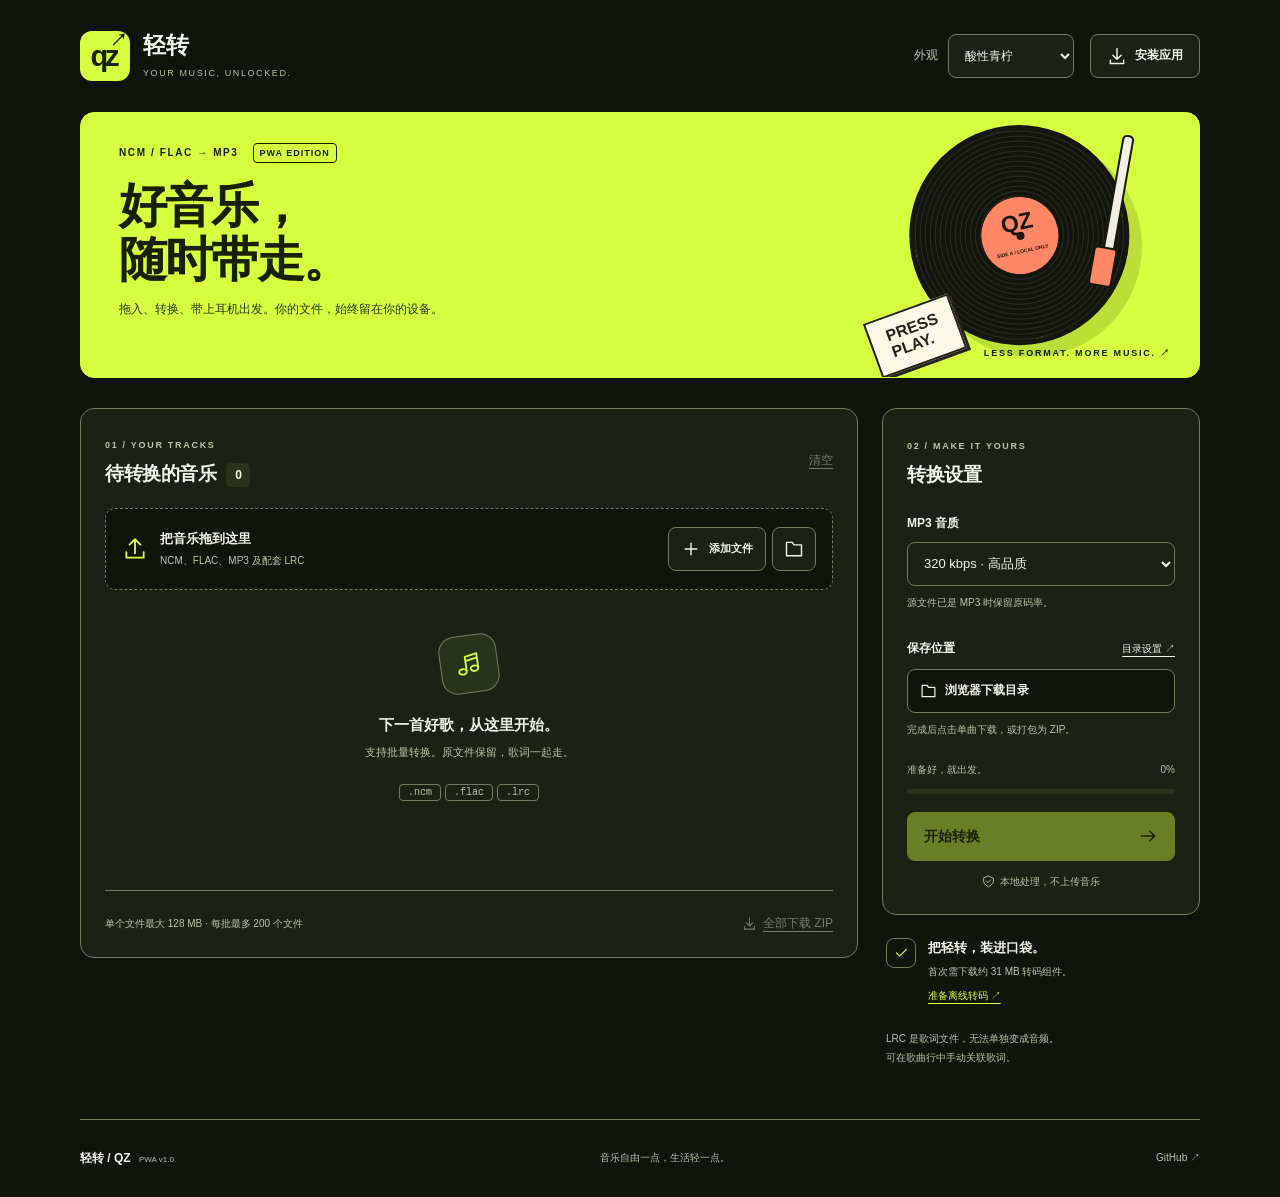
==== web/index.html @ 54f449d9 "Add installable offline music-converter PWA and GitHub Pages deployment" ====
<!doctype html>
<html lang="zh-CN" data-theme="acid">
<head>
<meta charset="utf-8"><meta name="viewport" content="width=device-width,initial-scale=1,viewport-fit=cover"><meta name="theme-color" content="#D5FF3F"><meta name="description" content="轻转 PWA：在浏览器本地将 NCM、FLAC 转为 MP3，配套保存 LRC 歌词。支持安装与离线使用。">
<meta http-equiv="Content-Security-Policy" content="default-src 'self'; script-src 'self' 'wasm-unsafe-eval'; worker-src 'self'; style-src 'self'; img-src 'self' blob: data:; connect-src 'self'; object-src 'none'; base-uri 'self'">
<title>轻转 / QZ — 音乐随身，自由转换</title><link rel="manifest" href="./manifest.webmanifest"><link rel="icon" href="./icons/icon.svg" type="image/svg+xml"><link rel="apple-touch-icon" href="./icons/icon-192.png"><link rel="stylesheet" href="./styles.css"><script src="./vendor/fflate.js" defer></script><script type="module" src="./app.mjs"></script>
</head>
<body>
<svg class="symbols" xmlns="http://www.w3.org/2000/svg" aria-hidden="true"><symbol id="i-plus" viewBox="0 0 24 24"><path d="M12 5v14M5 12h14"/></symbol><symbol id="i-upload" viewBox="0 0 24 24"><path d="M12 16V3m-5 5 5-5 5 5M4 15v5h16v-5"/></symbol><symbol id="i-folder" viewBox="0 0 24 24"><path d="M3 7V4h7l2 3h9v13H3z"/></symbol><symbol id="i-download" viewBox="0 0 24 24"><path d="M12 3v13m-5-5 5 5 5-5M4 17v4h16v-4"/></symbol><symbol id="i-music" viewBox="0 0 24 24"><path d="M9 18V5l11-2v13M9 9l11-2"/><ellipse cx="5.5" cy="18.5" rx="3.5" ry="2.5"/><ellipse cx="16.5" cy="16.5" rx="3.5" ry="2.5"/></symbol><symbol id="i-close" viewBox="0 0 24 24"><path d="m6 6 12 12M6 18 18 6"/></symbol><symbol id="i-check" viewBox="0 0 24 24"><path d="m4 12 5 5L20 6"/></symbol><symbol id="i-arrow" viewBox="0 0 24 24"><path d="M4 12h16m-6-6 6 6-6 6"/></symbol><symbol id="i-shield" viewBox="0 0 24 24"><path d="m12 2 9 4v6c0 5-9 10-9 10S3 17 3 12V6zM8 11l3 3 5-5"/></symbol></svg>
<a href="#workspace" class="skip">跳到转换工具</a>
<div class="app-shell">
<header class="header"><a class="brand" href="./" aria-label="轻转首页"><span class="brand-mark">qz<span>↗</span></span><span><strong>轻转</strong><small>YOUR MUSIC, UNLOCKED.</small></span></a><div class="header-actions"><label class="theme-control"><span>外观</span><select id="themeSelect" aria-label="外观主题"><option value="acid">酸性青柠</option><option value="neon">霓虹夜色</option><option value="candy">糖果撞色</option><option value="studio">极简亮色</option></select></label><button class="button install" id="installButton" aria-label="安装应用"><svg><use href="#i-download"/></svg><span>安装应用</span></button></div></header>
<main>
<section class="hero" aria-labelledby="heroTitle"><div class="hero-copy"><span class="eyebrow">NCM / FLAC → MP3 <span class="hero-tag">PWA EDITION</span></span><h1 id="heroTitle">好音乐，<br>随时带走。</h1><p>拖入、转换、带上耳机出发。<br class="mobile-br">你的文件，始终留在你的设备。</p></div><div class="record-art" aria-hidden="true"><div class="record"><div class="record-label"><span>QZ</span><small>SIDE A / LOCAL ONLY</small></div></div><span class="record-sticker">PRESS<br>PLAY.</span><div class="tonearm"></div></div><span class="hero-bottom" aria-hidden="true">LESS FORMAT. MORE MUSIC. ↗</span></section>
<div class="workspace" id="workspace">
<section class="queue-panel panel" aria-labelledby="queueTitle"><div class="panel-heading"><div><span class="section-kicker">01 / YOUR TRACKS</span><h2 id="queueTitle">待转换的音乐 <span id="queueCount" class="counter">0</span></h2></div><button id="clearButton" class="text-button" disabled>清空</button></div>
<div class="dropzone" id="dropzone"><svg class="upload-icon"><use href="#i-upload"/></svg><div><strong>把音乐拖到这里</strong><span>NCM、FLAC、MP3 及配套 LRC</span></div><div class="import-actions"><button id="addFiles" class="button"><svg><use href="#i-plus"/></svg>添加文件</button><button id="addFolder" class="icon-button" title="添加文件夹" aria-label="添加文件夹"><svg><use href="#i-folder"/></svg></button></div></div>
<input id="fileInput" type="file" accept=".ncm,.flac,.mp3,.lrc" multiple hidden><input id="folderInput" type="file" webkitdirectory multiple hidden><input id="lyricInput" type="file" accept=".lrc" hidden>
<div id="emptyState" class="empty-state"><div class="empty-icon"><svg><use href="#i-music"/></svg></div><h3>下一首好歌，从这里开始。</h3><p>支持批量转换。原文件保留，歌词一起走。</p><span class="format-chip">.ncm</span><span class="format-chip">.flac</span><span class="format-chip">.lrc</span></div>
<ul id="trackList" class="track-list" aria-label="转换队列"></ul>
<div class="queue-footer"><span id="queueSummary">单个文件最大 128 MB · 每批最多 200 个文件</span><button id="downloadAll" class="text-button" disabled><svg><use href="#i-download"/></svg>全部下载 ZIP</button></div>
</section>
<aside class="settings-column"><section class="panel output-panel" aria-labelledby="outputTitle"><span class="section-kicker">02 / MAKE IT YOURS</span><h2 id="outputTitle">转换设置</h2><label class="field-label" for="bitrate">MP3 音质</label><select id="bitrate" class="field"><option value="320">320 kbps · 高品质</option><option value="256">256 kbps · 均衡</option><option value="192">192 kbps · 更小体积</option><option value="128">128 kbps · 节省空间</option></select><p class="field-hint">源文件已是 MP3 时保留原码率。</p>
<div class="directory-heading"><span class="field-label">保存位置</span><button class="text-button" id="directorySettings">目录设置 ↗</button></div><div class="directory-value"><svg><use href="#i-folder"/></svg><strong id="outputLocation">浏览器下载目录</strong></div><p class="field-hint" id="saveHint">完成后点击单曲下载，或打包为 ZIP。</p>
<div class="overall-status"><div><span id="runStatus" role="status" aria-live="polite">准备好，就出发。</span><span id="overallPercent">0%</span></div><progress id="overallProgress" value="0" max="100" aria-label="整体转换进度"></progress></div><button class="button primary" id="startButton" disabled>开始转换<svg><use href="#i-arrow"/></svg></button><button class="text-button cancel-button" id="cancelButton" hidden>取消当前转换</button><p class="privacy-note"><svg><use href="#i-shield"/></svg>本地处理，不上传音乐</p></section>
<section class="offline-panel"><div class="offline-icon"><svg><use href="#i-check"/></svg></div><div><h3>把轻转，装进口袋。</h3><p id="offlineStatus" role="status">首次需下载约 31 MB 转码组件。</p><button id="prepareOffline" class="text-button">准备离线转码 ↗</button></div></section>
<p class="small-note">LRC 是歌词文件，无法单独变成音频。<br>可在歌曲行中手动关联歌词。</p></aside>
</div></main>
<footer class="footer"><span>轻转 / QZ <span class="footer-version">PWA v1.0</span></span><span>音乐自由一点，生活轻一点。</span><a href="https://github.com/360964487-beep/Music-Format-Conversion" target="_blank" rel="noopener">GitHub ↗</a></footer>
</div>
<div id="toast" class="toast" role="status" aria-live="polite" hidden></div>
<dialog id="directoryDialog" class="dialog"><form method="dialog"><button class="icon-button dialog-close" aria-label="关闭目录设置"><svg><use href="#i-close"/></svg></button></form><span class="section-kicker">YOUR DEFAULTS</span><h2>从熟悉的目录开始。</h2><p class="dialog-intro">支持的浏览器可记住你授权的目录；下次使用时，可能需要重新确认权限。</p><div class="directory-setting"><h3>默认添加文件目录</h3><div class="directory-choice"><strong id="inputDirName">系统文件选择器</strong><button class="button" id="chooseInputDir">选择目录</button></div><p>“添加文件”和“添加文件夹”优先从这里打开。</p><button class="text-button" id="resetInputDir">恢复默认</button></div><div class="directory-setting"><h3>默认保存目录</h3><div class="directory-choice"><strong id="outputDirName">浏览器下载目录</strong><button class="button" id="chooseOutputDir">选择目录</button></div><p>选定后，转换完成会直接写入此目录；重名自动编号。</p><button class="text-button" id="resetOutputDir">改用下载保存</button></div><p id="directorySupport" class="field-hint"></p><form method="dialog"><button class="button primary">完成设置<svg><use href="#i-check"/></svg></button></form></dialog>
<dialog id="installDialog" class="dialog install-dialog"><form method="dialog"><button class="icon-button dialog-close" aria-label="关闭安装说明"><svg><use href="#i-close"/></svg></button></form><span class="section-kicker">TAKE QZ WITH YOU</span><h2>像 App 一样打开轻转。</h2><p id="installInstructions">在浏览器菜单中选择“安装应用”或“添加到主屏幕”。桌面 Chrome / Edge 通常也会在地址栏提供安装按钮。</p><p class="field-hint">安装后，先点击“准备离线转码”。显示“离线转码已就绪”后，即可断网转换。</p><form method="dialog"><button class="button primary">知道了<svg><use href="#i-check"/></svg></button></form></dialog>
</body></html>
---- web/styles.css ----
:root{color-scheme:dark;--bg:#11140b;--surface:#1c2114;--ink:#f2f6e8;--muted:#bbc5a8;--line:#717d5e;--soft:#29321a;--accent:#d5ff3f;--on-accent:#192000;--hero:#d5ff3f;--hero-ink:#192000;--radius:14px;--shadow:none;--error:#ffb9ad}
:root[data-theme=neon]{--bg:#0c0a18;--surface:#191429;--ink:#f7f3ff;--muted:#c3b7d7;--line:#7b6d8f;--soft:#302040;--accent:#d4a0ff;--on-accent:#170a27;--hero:#291446;--hero-ink:#faefff;--radius:19px;--shadow:0 0 35px #b76bff18;--error:#ffb4b4}
:root[data-theme=candy]{color-scheme:light;--bg:#fff1f6;--surface:#fff;--ink:#321443;--muted:#73516e;--line:#92708b;--soft:#f8e4f1;--accent:#8427b7;--on-accent:#fff;--hero:#ffc6e5;--hero-ink:#321443;--radius:20px;--shadow:5px 5px 0 #321443;--error:#ac1c42}
:root[data-theme=studio]{color-scheme:light;--bg:#f5f6f8;--surface:#fff;--ink:#182232;--muted:#596577;--line:#7d8ba0;--soft:#eaf0f8;--accent:#2563eb;--on-accent:#fff;--hero:#e7efff;--hero-ink:#182232;--radius:14px;--shadow:none;--error:#b32636}
*{box-sizing:border-box}body{margin:0;background:var(--bg);color:var(--ink);font:14px/1.6 Inter,"Segoe UI","Microsoft YaHei",sans-serif;-webkit-font-smoothing:antialiased}button,input,select{font:inherit}button,select,a{-webkit-tap-highlight-color:transparent}button,a{touch-action:manipulation}button{cursor:pointer}button:disabled{cursor:not-allowed;opacity:.42}button,select{transition:background-color .15s,border-color .15s,opacity .15s}button:hover:not(:disabled){filter:brightness(1.12)}:focus-visible{outline:3px solid var(--accent);outline-offset:4px}a{color:inherit;text-decoration:none}a:hover{text-decoration:underline}svg{width:20px;height:20px;fill:none;stroke:currentColor;stroke-width:1.7;stroke-linecap:round;stroke-linejoin:round;flex-shrink:0}.symbols{display:none}.skip{position:fixed;top:-100px;left:20px;padding:12px;background:var(--accent);color:var(--on-accent);z-index:20}.skip:focus{top:12px}.app-shell{max-width:1200px;margin:0 auto;padding:0 40px}.header{min-height:112px;display:flex;align-items:center;justify-content:space-between;gap:24px}.brand{display:flex;align-items:center;gap:13px}.brand:hover{text-decoration:none}.brand-mark{background:var(--accent);color:var(--on-accent);width:50px;height:50px;display:flex;align-items:center;justify-content:center;font-size:29px;font-weight:900;letter-spacing:-3px;border-radius:12px;position:relative;padding-right:3px}.brand-mark span{font-size:17px;position:absolute;top:-4px;right:3px;letter-spacing:0}.brand strong{font-size:23px;line-height:1.2;font-weight:800;display:block}.brand small{font-size:9px;letter-spacing:1.6px;color:var(--muted);display:block;margin-top:6px}.header-actions{display:flex;gap:16px;align-items:center}.theme-control{display:flex;align-items:center;gap:10px;font-size:12px;color:var(--muted)}select{appearance:auto;border:1px solid var(--line);border-radius:8px;background:var(--surface);color:var(--ink);padding:10px 12px;min-height:44px;cursor:pointer;max-width:100%}.theme-control select{font-size:12px;min-width:126px}.button{display:inline-flex;justify-content:center;align-items:center;gap:8px;background:var(--surface);color:var(--ink);border:1px solid var(--line);padding:11px 16px;border-radius:8px;min-height:44px;font-weight:600;white-space:nowrap}.install{font-size:12px}.hero{position:relative;min-height:266px;background:var(--hero);color:var(--hero-ink);border:1px solid var(--accent);border-radius:var(--radius);padding:30px 38px;overflow:hidden;box-shadow:var(--shadow);display:flex;justify-content:space-between}.eyebrow{font-size:10px;letter-spacing:1.6px;font-weight:800;display:flex;align-items:center;gap:14px}.hero-tag{border:1px solid currentColor;border-radius:4px;letter-spacing:1px;padding:2px 6px;font-size:9px}.hero h1{font-size:48px;line-height:1.12;letter-spacing:-2px;margin:16px 0 13px;font-weight:900}.hero p{font-size:12px;margin:0;opacity:.9}.mobile-br{display:none}.hero-bottom{position:absolute;right:28px;bottom:17px;font-size:9px;letter-spacing:1.8px;font-weight:800}.record-art{width:290px;height:230px;position:absolute;right:58px;top:8px;transform:rotate(-12deg)}.record{position:absolute;right:12px;top:9px;width:220px;height:220px;border-radius:50%;background:repeating-radial-gradient(circle,#12140e 0,#12140e 3px,#2b2d23 4px,#151710 5px);box-shadow:10px 14px 0 #00000020;display:grid;place-items:center;border:5px solid #14160f}.record-label{border-radius:50%;width:79px;height:79px;background:#ff8766;color:#19190f;display:flex;align-items:center;justify-content:center;flex-direction:column;position:relative;border:1px solid #17180e}.record-label:after{content:"";width:8px;height:8px;position:absolute;left:35px;top:35px;background:#14160f;border-radius:50%}.record-label span{font-size:23px;font-weight:900;margin-top:-11px}.record-label small{font-size:5px;margin-top:7px;font-weight:800}.record-sticker{position:absolute;bottom:5px;left:0;background:#fff9e8;color:#26231c;padding:10px 16px;border:2px solid #26231c;font-size:16px;font-weight:900;line-height:1.05;transform:rotate(-8deg);box-shadow:3px 3px 0 #26231c}.tonearm{position:absolute;right:-12px;top:44px;height:134px;width:12px;background:#f1eee2;border:2px solid #17180e;border-radius:5px;transform:rotate(22deg);transform-origin:top}.tonearm:after{content:"";width:20px;height:36px;background:#ff8766;border:2px solid #17180e;position:absolute;bottom:-22px;right:-5px;border-radius:4px}.workspace{display:grid;grid-template-columns:minmax(0,1fr) 318px;gap:24px;margin-top:30px;align-items:start}.panel{border:1px solid var(--line);border-radius:var(--radius);background:var(--surface)}.queue-panel{min-width:0;overflow:hidden}.panel-heading{display:flex;align-items:center;justify-content:space-between;padding:23px 24px 18px;gap:10px}.section-kicker{font-size:9px;letter-spacing:1.7px;color:var(--muted);font-weight:700}h2{font-size:19px;letter-spacing:-.4px;margin:5px 0 0;font-weight:750}.counter{display:inline-flex;align-items:center;justify-content:center;min-width:24px;height:24px;background:var(--soft);color:var(--ink);font-size:12px;border-radius:5px;vertical-align:middle;margin-left:5px}.text-button{background:none;border:0;color:var(--ink);font-size:12px;padding:10px 0;min-height:40px;display:inline-flex;gap:6px;align-items:center;text-decoration:underline;text-underline-offset:4px}.text-button svg{width:15px;height:15px}.dropzone{margin:0 24px;border:1px dashed var(--line);border-radius:10px;display:flex;align-items:center;gap:12px;padding:18px 16px;background:var(--bg)}.dropzone.dragover{background:var(--soft);outline:3px solid var(--accent);outline-offset:3px}.dropzone .upload-icon{color:var(--accent);width:26px;height:26px}.dropzone strong{font-size:13px;display:block}.dropzone span{font-size:10px;color:var(--muted);display:block;margin-top:3px}.import-actions{display:flex;gap:6px;margin-left:auto}.import-actions .button{font-size:11px;padding:9px 12px}.icon-button{width:44px;height:44px;background:var(--surface);border:1px solid var(--line);border-radius:8px;color:var(--ink);display:inline-grid;place-items:center;padding:0;flex-shrink:0}.empty-state{min-height:270px;text-align:center;display:block;padding:45px 20px}.empty-icon{display:grid;place-items:center;background:var(--soft);border:1px solid var(--line);width:58px;height:58px;border-radius:16px;margin:auto;transform:rotate(-8deg)}.empty-icon svg{width:26px;height:26px;color:var(--accent)}.empty-state h3{font-size:15px;margin:20px 0 7px}.empty-state p{font-size:11px;color:var(--muted);margin:0 0 18px}.format-chip{font-size:10px;border:1px solid var(--line);border-radius:4px;padding:2px 8px;color:var(--muted);margin:0 2px;font-family:ui-monospace,monospace}.track-list{list-style:none;padding:0;margin:20px 24px 0;max-height:460px;overflow:auto}.track-row{border-top:1px solid var(--line);padding:16px 0;display:grid;grid-template-columns:36px minmax(0,1fr) auto;gap:10px;align-items:center}.track-type{width:35px;height:40px;background:var(--soft);border-radius:6px;display:grid;place-items:center;font-size:9px;font-weight:800;letter-spacing:.4px}.track-name{font-size:13px;font-weight:600;text-overflow:ellipsis;overflow:hidden;white-space:nowrap;display:block}.track-detail{font-size:10px;color:var(--muted);display:flex;gap:8px;flex-wrap:wrap}.track-state{font-size:11px;margin-top:5px;display:block;color:var(--muted);overflow-wrap:anywhere;max-height:70px;overflow:auto}.track-state.error{color:var(--error)}.track-state.done{color:var(--ink);font-weight:600}.row-actions{display:flex;align-items:center;gap:5px}.row-actions .icon-button{width:36px;height:40px;border-color:transparent;background:none}.row-actions .text-button{font-size:10px;padding:6px}.track-lyric{font-size:10px;color:var(--muted)}.queue-footer{margin:10px 24px 0;padding:13px 0;border-top:1px solid var(--line);display:flex;align-items:center;justify-content:space-between;gap:10px}.queue-footer>span{font-size:10px;color:var(--muted)}.queue-footer button{white-space:nowrap}.output-panel{padding:24px}.output-panel h2{margin-bottom:23px}.field-label{font-size:12px;font-weight:600;display:block}.field{display:block;width:100%;margin-top:9px;font-size:13px}.field-hint{color:var(--muted);font-size:10px;margin:8px 0 0;line-height:1.7}.directory-heading{display:flex;align-items:center;justify-content:space-between;margin-top:18px;gap:8px}.directory-heading .text-button{font-size:10px}.directory-value{background:var(--bg);border:1px solid var(--line);border-radius:8px;padding:10px 12px;display:flex;gap:8px;align-items:center;min-height:44px}.directory-value svg{width:17px}.directory-value strong{font-size:12px;white-space:nowrap;overflow:hidden;text-overflow:ellipsis}.overall-status{margin-top:24px}.overall-status>div{display:flex;justify-content:space-between;gap:8px;font-size:10px;color:var(--muted)}#runStatus{max-width:205px}.overall-status progress{appearance:none;width:100%;height:5px;border:0;background:var(--soft);border-radius:6px;display:block;margin:11px 0 18px}.overall-status progress::-webkit-progress-bar{background:var(--soft);border-radius:6px}.overall-status progress::-webkit-progress-value{background:var(--accent);border-radius:6px}.overall-status progress::-moz-progress-bar{background:var(--accent)}.primary{background:var(--accent);color:var(--on-accent);border-color:var(--accent);width:100%;justify-content:space-between;font-weight:800;min-height:49px}.privacy-note{font-size:10px;color:var(--muted);display:flex;align-items:center;justify-content:center;gap:5px;margin:13px 0 0}.privacy-note svg{width:13px;height:13px}.cancel-button{display:flex;justify-content:center;width:100%;margin-top:4px}.offline-panel{display:flex;gap:12px;margin:23px 4px 0}.offline-icon{border:1px solid var(--line);border-radius:8px;height:30px;width:30px;display:grid;place-items:center;flex-shrink:0}.offline-icon svg{width:15px;color:var(--accent)}.offline-panel h3{font-size:13px;margin:0}.offline-panel p{font-size:10px;color:var(--muted);margin:4px 0 0;line-height:1.7}.offline-panel .text-button{font-size:10px;color:var(--accent);min-height:32px;padding:6px 0}.small-note{font-size:10px;color:var(--muted);line-height:1.9;margin:17px 4px}.footer{border-top:1px solid var(--line);margin-top:35px;min-height:78px;display:flex;align-items:center;justify-content:space-between;gap:15px;font-size:10px;color:var(--muted)}.footer>span:first-child{font-weight:800;font-size:12px;color:var(--ink)}.footer-version{font-size:8px;font-weight:400;color:var(--muted);margin-left:5px}.dialog{max-width:540px;width:calc(100% - 32px);border:1px solid var(--line);background:var(--surface);color:var(--ink);border-radius:var(--radius);padding:30px;max-height:calc(100dvh - 40px);overflow:auto}.dialog::backdrop{background:#000a}.dialog h2{font-size:25px;margin:9px 0 12px}.dialog-intro,.install-dialog p{font-size:12px;color:var(--muted)}.dialog-close{position:absolute;top:14px;right:14px;width:32px;height:32px;border:0}.dialog-close svg{width:18px}.directory-setting{border-top:1px solid var(--line);margin-top:22px;padding-top:16px}.directory-setting h3{font-size:13px;margin:0 0 9px}.directory-choice{display:flex;gap:12px;align-items:center;justify-content:space-between}.directory-choice strong{font-size:12px;overflow-wrap:anywhere;min-width:0}.directory-choice .button{font-size:11px;flex-shrink:0}.directory-setting p{font-size:11px;color:var(--muted);margin:7px 0}.directory-setting .text-button{font-size:11px}.dialog .primary{margin-top:20px}.toast{position:fixed;bottom:24px;left:50%;transform:translateX(-50%);background:var(--ink);color:var(--bg);padding:13px 20px;border-radius:10px;font-size:12px;max-width:calc(100% - 36px);z-index:40;box-shadow:0 4px 28px #0003;overflow-wrap:anywhere}body.busy .dropzone{opacity:.65}body.busy .track-row .remove-track{display:none}[hidden]{display:none!important}
@media(min-width:1500px){.app-shell{max-width:1280px}.workspace{grid-template-columns:minmax(0,1fr) 340px}.hero{min-height:280px}.hero h1{font-size:54px}}
@media(max-width:1000px){.app-shell{padding:0 26px}.workspace{gap:18px;grid-template-columns:minmax(0,1fr) 290px}.output-panel{padding:20px}.dropzone{flex-wrap:wrap}.dropzone .import-actions{width:100%;margin-left:0;justify-content:flex-end}.record-art{right:35px;transform:rotate(-12deg) scale(.9)}}
@media(max-width:760px){.app-shell{padding:0 20px}.header{min-height:92px}.brand small{display:none}.brand strong{font-size:21px}.brand-mark{width:43px;height:43px;font-size:25px}.header-actions{gap:10px}.theme-control>span{display:none}.theme-control select{min-width:115px;font-size:11px;padding:9px}.install{width:44px;padding:10px}.install span{display:none}.hero{padding:27px;min-height:250px}.hero h1{font-size:43px}.record-art{right:-12px;top:32px;transform:rotate(-12deg) scale(.7)}.hero-bottom{font-size:8px;right:22px}.workspace{grid-template-columns:1fr;gap:22px;margin-top:22px}.settings-column{display:grid;grid-template-columns:1fr}.output-panel{padding:24px}.dropzone{flex-wrap:nowrap}.dropzone .import-actions{width:auto;margin-left:auto}.queue-footer>span{max-width:58%}.offline-panel{margin-top:20px}.footer{flex-wrap:wrap;padding:20px 0;gap:12px;min-height:80px}.footer>span:nth-child(2){display:none}.empty-state{min-height:240px;padding:35px 14px}.queue-panel .panel-heading{padding:20px}.dropzone{margin:0 20px}.track-list{margin:16px 20px 0}.queue-footer{margin-left:20px;margin-right:20px}}
@media(max-width:430px){.app-shell{padding:0 15px}.header{gap:10px}.header-actions{gap:7px}.brand{gap:8px}.brand strong{font-size:19px}.theme-control select{min-width:108px;padding:9px 7px}.brand-mark{width:39px;height:39px;border-radius:9px}.hero{padding:24px;min-height:242px}.hero h1{font-size:40px}.hero p{font-size:11px;max-width:210px}.record-art{display:none}.hero-bottom{font-size:8px}.hero-tag{font-size:8px}.eyebrow{font-size:9px;gap:9px}.mobile-br{display:block}.dropzone{padding:16px 12px;gap:10px;flex-wrap:wrap}.dropzone .import-actions{width:100%;margin:2px 0 0;justify-content:flex-end}.dropzone strong{font-size:13px}.track-row{grid-template-columns:32px minmax(0,1fr) auto;gap:8px}.track-name{font-size:12px}.track-type{width:31px}.row-actions{gap:0;flex-wrap:wrap;max-width:80px;justify-content:flex-end}.row-actions .icon-button{width:36px}.panel-heading h2{font-size:18px}.queue-footer{align-items:flex-start}.queue-footer .text-button{font-size:10px}.dialog{padding:25px 20px}.dialog h2{font-size:22px}.directory-choice{align-items:flex-start}.small-note{margin-bottom:0}}
@media(prefers-reduced-motion:reduce){*,*:before,*:after{scroll-behavior:auto!important;transition:none!important;animation:none!important}}

@media(max-width:760px){.hero-bottom{display:none}}
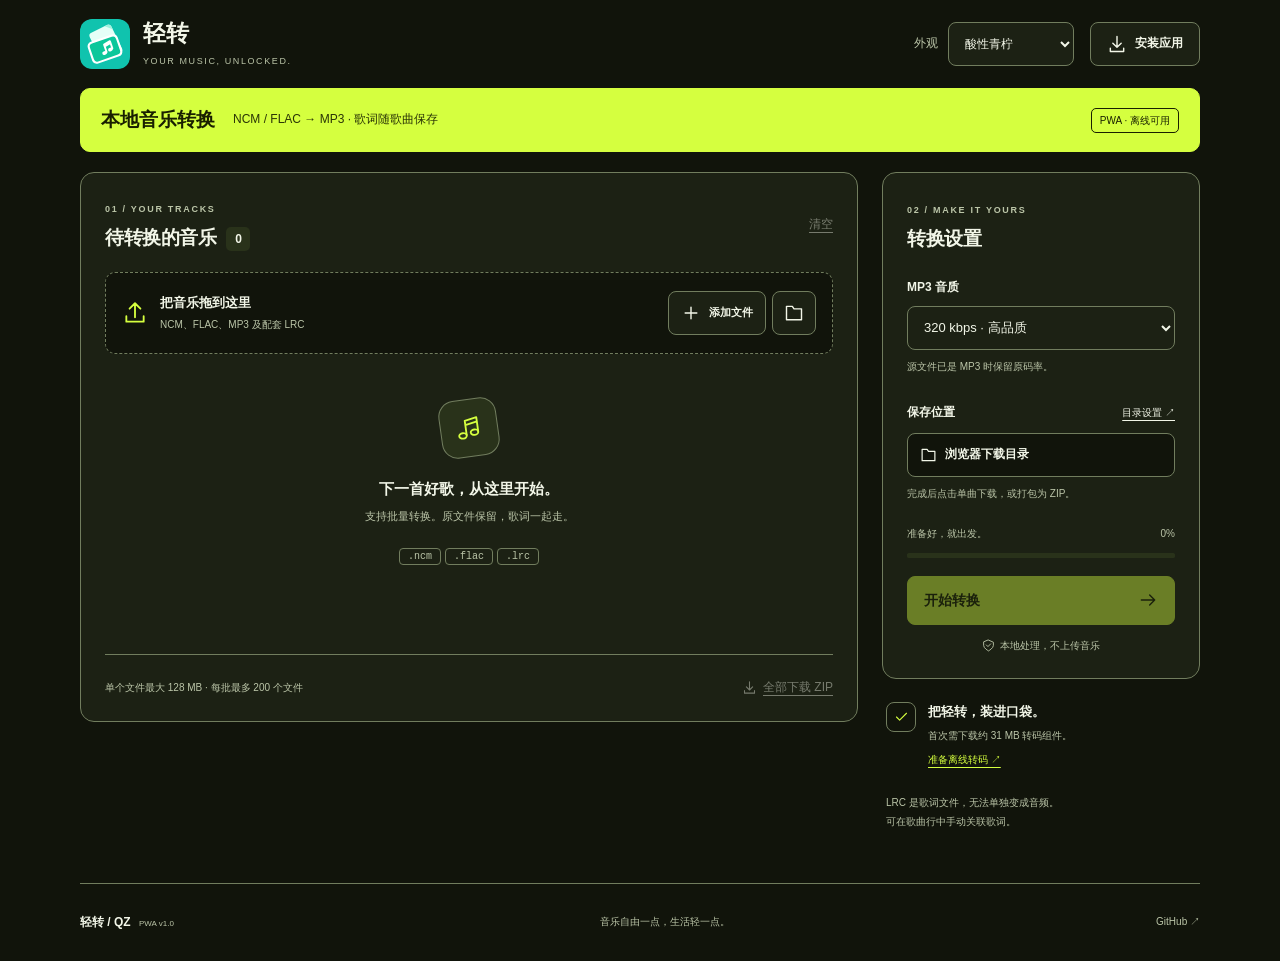
==== commit 7218168c: "Compact the PWA banner and refresh rounded teal app icons" ====
--- a/web/index.html
+++ b/web/index.html
@@ -3,15 +3,15 @@
 <head>
 <meta charset="utf-8"><meta name="viewport" content="width=device-width,initial-scale=1,viewport-fit=cover"><meta name="theme-color" content="#D5FF3F"><meta name="description" content="轻转 PWA：在浏览器本地将 NCM、FLAC 转为 MP3，配套保存 LRC 歌词。支持安装与离线使用。">
 <meta http-equiv="Content-Security-Policy" content="default-src 'self'; script-src 'self' 'wasm-unsafe-eval'; worker-src 'self'; style-src 'self'; img-src 'self' blob: data:; connect-src 'self'; object-src 'none'; base-uri 'self'">
-<title>轻转 / QZ — 音乐随身，自由转换</title><link rel="manifest" href="./manifest.webmanifest"><link rel="icon" href="./icons/icon.svg" type="image/svg+xml"><link rel="apple-touch-icon" href="./icons/icon-192.png"><link rel="stylesheet" href="./styles.css"><script src="./vendor/fflate.js" defer></script><script type="module" src="./app.mjs"></script>
+<title>轻转 / QZ — 音乐随身，自由转换</title><link rel="manifest" href="./manifest.webmanifest"><link rel="icon" href="./icons/icon-v2.svg" type="image/svg+xml"><link rel="apple-touch-icon" href="./icons/icon-v2-192.png"><link rel="stylesheet" href="./styles.css"><script src="./vendor/fflate.js" defer></script><script type="module" src="./app.mjs"></script>
 </head>
 <body>
 <svg class="symbols" xmlns="http://www.w3.org/2000/svg" aria-hidden="true"><symbol id="i-plus" viewBox="0 0 24 24"><path d="M12 5v14M5 12h14"/></symbol><symbol id="i-upload" viewBox="0 0 24 24"><path d="M12 16V3m-5 5 5-5 5 5M4 15v5h16v-5"/></symbol><symbol id="i-folder" viewBox="0 0 24 24"><path d="M3 7V4h7l2 3h9v13H3z"/></symbol><symbol id="i-download" viewBox="0 0 24 24"><path d="M12 3v13m-5-5 5 5 5-5M4 17v4h16v-4"/></symbol><symbol id="i-music" viewBox="0 0 24 24"><path d="M9 18V5l11-2v13M9 9l11-2"/><ellipse cx="5.5" cy="18.5" rx="3.5" ry="2.5"/><ellipse cx="16.5" cy="16.5" rx="3.5" ry="2.5"/></symbol><symbol id="i-close" viewBox="0 0 24 24"><path d="m6 6 12 12M6 18 18 6"/></symbol><symbol id="i-check" viewBox="0 0 24 24"><path d="m4 12 5 5L20 6"/></symbol><symbol id="i-arrow" viewBox="0 0 24 24"><path d="M4 12h16m-6-6 6 6-6 6"/></symbol><symbol id="i-shield" viewBox="0 0 24 24"><path d="m12 2 9 4v6c0 5-9 10-9 10S3 17 3 12V6zM8 11l3 3 5-5"/></symbol></svg>
 <a href="#workspace" class="skip">跳到转换工具</a>
 <div class="app-shell">
-<header class="header"><a class="brand" href="./" aria-label="轻转首页"><span class="brand-mark">qz<span>↗</span></span><span><strong>轻转</strong><small>YOUR MUSIC, UNLOCKED.</small></span></a><div class="header-actions"><label class="theme-control"><span>外观</span><select id="themeSelect" aria-label="外观主题"><option value="acid">酸性青柠</option><option value="neon">霓虹夜色</option><option value="candy">糖果撞色</option><option value="studio">极简亮色</option></select></label><button class="button install" id="installButton" aria-label="安装应用"><svg><use href="#i-download"/></svg><span>安装应用</span></button></div></header>
+<header class="header"><a class="brand" href="./" aria-label="轻转首页"><img class="brand-mark" src="./icons/icon-v2.svg" alt="" width="50" height="50"><span><strong>轻转</strong><small>YOUR MUSIC, UNLOCKED.</small></span></a><div class="header-actions"><label class="theme-control"><span>外观</span><select id="themeSelect" aria-label="外观主题"><option value="acid">酸性青柠</option><option value="neon">霓虹夜色</option><option value="candy">糖果撞色</option><option value="studio">极简亮色</option></select></label><button class="button install" id="installButton" aria-label="安装应用"><svg><use href="#i-download"/></svg><span>安装应用</span></button></div></header>
 <main>
-<section class="hero" aria-labelledby="heroTitle"><div class="hero-copy"><span class="eyebrow">NCM / FLAC → MP3 <span class="hero-tag">PWA EDITION</span></span><h1 id="heroTitle">好音乐，<br>随时带走。</h1><p>拖入、转换、带上耳机出发。<br class="mobile-br">你的文件，始终留在你的设备。</p></div><div class="record-art" aria-hidden="true"><div class="record"><div class="record-label"><span>QZ</span><small>SIDE A / LOCAL ONLY</small></div></div><span class="record-sticker">PRESS<br>PLAY.</span><div class="tonearm"></div></div><span class="hero-bottom" aria-hidden="true">LESS FORMAT. MORE MUSIC. ↗</span></section>
+<section class="hero compact-hero" aria-labelledby="heroTitle"><div class="hero-copy"><h1 id="heroTitle">本地音乐转换</h1><p>NCM / FLAC → MP3 · 歌词随歌曲保存</p></div><span class="compact-tag">PWA · 离线可用</span></section>
 <div class="workspace" id="workspace">
 <section class="queue-panel panel" aria-labelledby="queueTitle"><div class="panel-heading"><div><span class="section-kicker">01 / YOUR TRACKS</span><h2 id="queueTitle">待转换的音乐 <span id="queueCount" class="counter">0</span></h2></div><button id="clearButton" class="text-button" disabled>清空</button></div>
 <div class="dropzone" id="dropzone"><svg class="upload-icon"><use href="#i-upload"/></svg><div><strong>把音乐拖到这里</strong><span>NCM、FLAC、MP3 及配套 LRC</span></div><div class="import-actions"><button id="addFiles" class="button"><svg><use href="#i-plus"/></svg>添加文件</button><button id="addFolder" class="icon-button" title="添加文件夹" aria-label="添加文件夹"><svg><use href="#i-folder"/></svg></button></div></div>
--- a/web/styles.css
+++ b/web/styles.css
@@ -10,3 +10,8 @@
 @media(prefers-reduced-motion:reduce){*,*:before,*:after{scroll-behavior:auto!important;transition:none!important;animation:none!important}}
 
 @media(max-width:760px){.hero-bottom{display:none}}
+
+/* Compact utility banner: prioritize the conversion workspace. */
+.header{min-height:88px}.brand-mark{background:transparent;padding:0;object-fit:contain;letter-spacing:normal}.hero.compact-hero{min-height:64px;padding:14px 20px;align-items:center;gap:15px;box-shadow:none;border-radius:10px}.compact-hero .hero-copy{display:flex;align-items:center;gap:18px;min-width:0}.hero.compact-hero h1{font-size:19px;line-height:1.4;letter-spacing:0;margin:0;white-space:nowrap}.hero.compact-hero p{font-size:12px;line-height:1.6;margin:0;max-width:none}.compact-tag{font-size:10px;line-height:1.5;border:1px solid currentColor;border-radius:5px;padding:4px 8px;white-space:nowrap;flex-shrink:0}.workspace{margin-top:20px}
+@media(max-width:760px){.header{min-height:80px}.hero.compact-hero{min-height:70px;padding:12px 16px}.compact-hero .hero-copy{display:block}.hero.compact-hero h1{font-size:17px}.hero.compact-hero p{font-size:11px;margin-top:2px}.compact-tag{font-size:9px;padding:3px 6px}.workspace{margin-top:16px}}
+@media(max-width:430px){.hero.compact-hero{padding:11px 13px;gap:8px}.hero.compact-hero h1{font-size:16px}.hero.compact-hero p{font-size:10px}.compact-tag{font-size:8px;padding:3px 5px}}
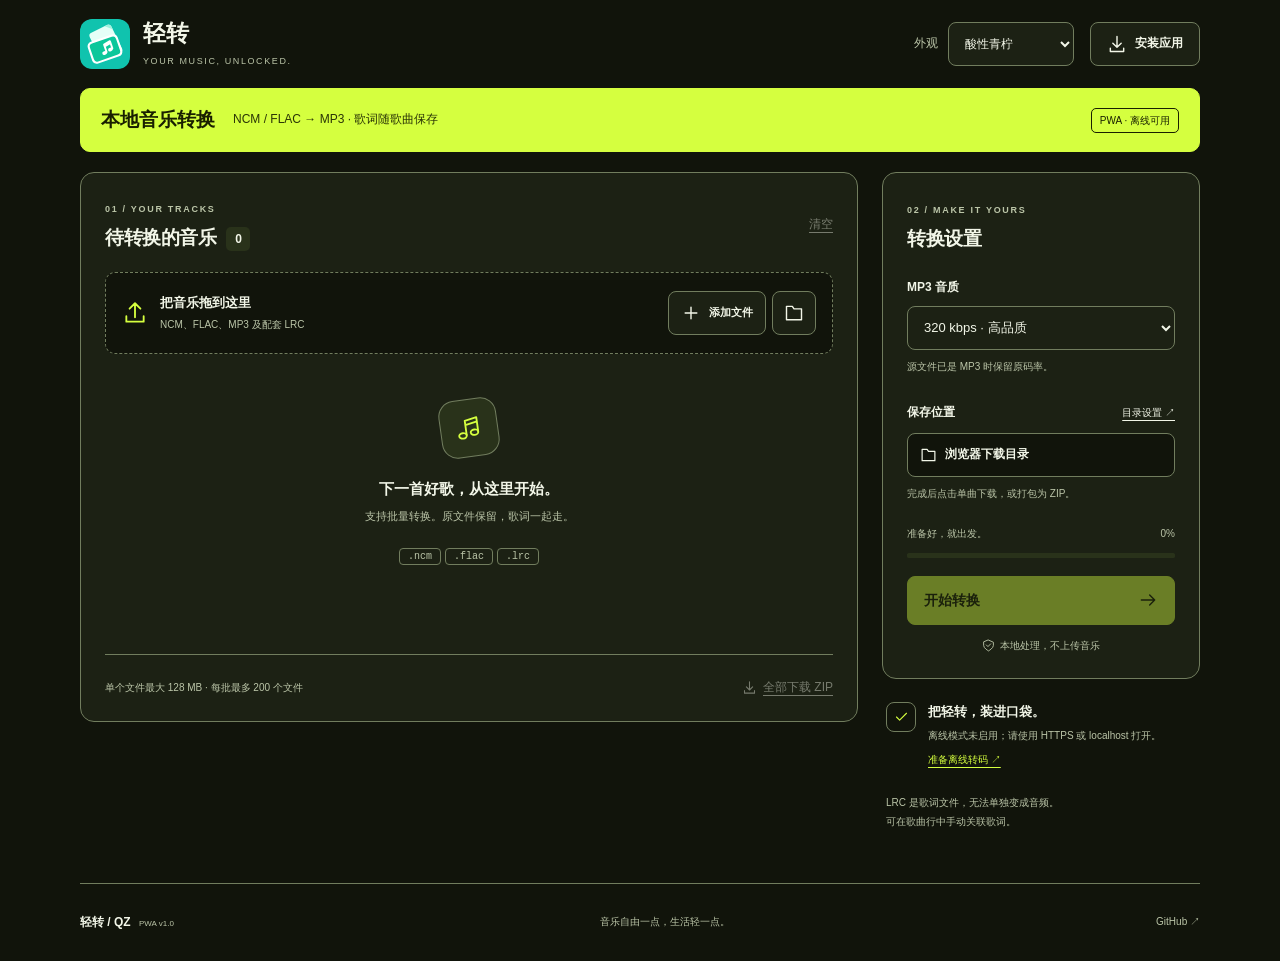
==== commit 4072a9ae: "Fetch fresh launch manifests for Edge app installation" ====
--- a/web/index.html
+++ b/web/index.html
@@ -1,34 +1,34 @@
-<!doctype html>
-<html lang="zh-CN" data-theme="acid">
-<head>
-<meta charset="utf-8"><meta name="viewport" content="width=device-width,initial-scale=1,viewport-fit=cover"><meta name="theme-color" content="#D5FF3F"><meta name="description" content="轻转 PWA：在浏览器本地将 NCM、FLAC 转为 MP3，配套保存 LRC 歌词。支持安装与离线使用。">
-<meta http-equiv="Content-Security-Policy" content="default-src 'self'; script-src 'self' 'wasm-unsafe-eval'; worker-src 'self'; style-src 'self'; img-src 'self' blob: data:; connect-src 'self'; object-src 'none'; base-uri 'self'">
-<title>轻转 / QZ — 音乐随身，自由转换</title><link rel="manifest" href="./manifest.webmanifest"><link rel="icon" href="./icons/icon-v2.svg" type="image/svg+xml"><link rel="apple-touch-icon" href="./icons/icon-v2-192.png"><link rel="stylesheet" href="./styles.css"><script src="./vendor/fflate.js" defer></script><script type="module" src="./app.mjs"></script>
-</head>
-<body>
-<svg class="symbols" xmlns="http://www.w3.org/2000/svg" aria-hidden="true"><symbol id="i-plus" viewBox="0 0 24 24"><path d="M12 5v14M5 12h14"/></symbol><symbol id="i-upload" viewBox="0 0 24 24"><path d="M12 16V3m-5 5 5-5 5 5M4 15v5h16v-5"/></symbol><symbol id="i-folder" viewBox="0 0 24 24"><path d="M3 7V4h7l2 3h9v13H3z"/></symbol><symbol id="i-download" viewBox="0 0 24 24"><path d="M12 3v13m-5-5 5 5 5-5M4 17v4h16v-4"/></symbol><symbol id="i-music" viewBox="0 0 24 24"><path d="M9 18V5l11-2v13M9 9l11-2"/><ellipse cx="5.5" cy="18.5" rx="3.5" ry="2.5"/><ellipse cx="16.5" cy="16.5" rx="3.5" ry="2.5"/></symbol><symbol id="i-close" viewBox="0 0 24 24"><path d="m6 6 12 12M6 18 18 6"/></symbol><symbol id="i-check" viewBox="0 0 24 24"><path d="m4 12 5 5L20 6"/></symbol><symbol id="i-arrow" viewBox="0 0 24 24"><path d="M4 12h16m-6-6 6 6-6 6"/></symbol><symbol id="i-shield" viewBox="0 0 24 24"><path d="m12 2 9 4v6c0 5-9 10-9 10S3 17 3 12V6zM8 11l3 3 5-5"/></symbol></svg>
-<a href="#workspace" class="skip">跳到转换工具</a>
-<div class="app-shell">
-<header class="header"><a class="brand" href="./" aria-label="轻转首页"><img class="brand-mark" src="./icons/icon-v2.svg" alt="" width="50" height="50"><span><strong>轻转</strong><small>YOUR MUSIC, UNLOCKED.</small></span></a><div class="header-actions"><label class="theme-control"><span>外观</span><select id="themeSelect" aria-label="外观主题"><option value="acid">酸性青柠</option><option value="neon">霓虹夜色</option><option value="candy">糖果撞色</option><option value="studio">极简亮色</option></select></label><button class="button install" id="installButton" aria-label="安装应用"><svg><use href="#i-download"/></svg><span>安装应用</span></button></div></header>
-<main>
-<section class="hero compact-hero" aria-labelledby="heroTitle"><div class="hero-copy"><h1 id="heroTitle">本地音乐转换</h1><p>NCM / FLAC → MP3 · 歌词随歌曲保存</p></div><span class="compact-tag">PWA · 离线可用</span></section>
-<div class="workspace" id="workspace">
-<section class="queue-panel panel" aria-labelledby="queueTitle"><div class="panel-heading"><div><span class="section-kicker">01 / YOUR TRACKS</span><h2 id="queueTitle">待转换的音乐 <span id="queueCount" class="counter">0</span></h2></div><button id="clearButton" class="text-button" disabled>清空</button></div>
-<div class="dropzone" id="dropzone"><svg class="upload-icon"><use href="#i-upload"/></svg><div><strong>把音乐拖到这里</strong><span>NCM、FLAC、MP3 及配套 LRC</span></div><div class="import-actions"><button id="addFiles" class="button"><svg><use href="#i-plus"/></svg>添加文件</button><button id="addFolder" class="icon-button" title="添加文件夹" aria-label="添加文件夹"><svg><use href="#i-folder"/></svg></button></div></div>
-<input id="fileInput" type="file" accept=".ncm,.flac,.mp3,.lrc" multiple hidden><input id="folderInput" type="file" webkitdirectory multiple hidden><input id="lyricInput" type="file" accept=".lrc" hidden>
-<div id="emptyState" class="empty-state"><div class="empty-icon"><svg><use href="#i-music"/></svg></div><h3>下一首好歌，从这里开始。</h3><p>支持批量转换。原文件保留，歌词一起走。</p><span class="format-chip">.ncm</span><span class="format-chip">.flac</span><span class="format-chip">.lrc</span></div>
-<ul id="trackList" class="track-list" aria-label="转换队列"></ul>
-<div class="queue-footer"><span id="queueSummary">单个文件最大 128 MB · 每批最多 200 个文件</span><button id="downloadAll" class="text-button" disabled><svg><use href="#i-download"/></svg>全部下载 ZIP</button></div>
-</section>
-<aside class="settings-column"><section class="panel output-panel" aria-labelledby="outputTitle"><span class="section-kicker">02 / MAKE IT YOURS</span><h2 id="outputTitle">转换设置</h2><label class="field-label" for="bitrate">MP3 音质</label><select id="bitrate" class="field"><option value="320">320 kbps · 高品质</option><option value="256">256 kbps · 均衡</option><option value="192">192 kbps · 更小体积</option><option value="128">128 kbps · 节省空间</option></select><p class="field-hint">源文件已是 MP3 时保留原码率。</p>
-<div class="directory-heading"><span class="field-label">保存位置</span><button class="text-button" id="directorySettings">目录设置 ↗</button></div><div class="directory-value"><svg><use href="#i-folder"/></svg><strong id="outputLocation">浏览器下载目录</strong></div><p class="field-hint" id="saveHint">完成后点击单曲下载，或打包为 ZIP。</p>
-<div class="overall-status"><div><span id="runStatus" role="status" aria-live="polite">准备好，就出发。</span><span id="overallPercent">0%</span></div><progress id="overallProgress" value="0" max="100" aria-label="整体转换进度"></progress></div><button class="button primary" id="startButton" disabled>开始转换<svg><use href="#i-arrow"/></svg></button><button class="text-button cancel-button" id="cancelButton" hidden>取消当前转换</button><p class="privacy-note"><svg><use href="#i-shield"/></svg>本地处理，不上传音乐</p></section>
-<section class="offline-panel"><div class="offline-icon"><svg><use href="#i-check"/></svg></div><div><h3>把轻转，装进口袋。</h3><p id="offlineStatus" role="status">首次需下载约 31 MB 转码组件。</p><button id="prepareOffline" class="text-button">准备离线转码 ↗</button></div></section>
-<p class="small-note">LRC 是歌词文件，无法单独变成音频。<br>可在歌曲行中手动关联歌词。</p></aside>
-</div></main>
-<footer class="footer"><span>轻转 / QZ <span class="footer-version">PWA v1.0</span></span><span>音乐自由一点，生活轻一点。</span><a href="https://github.com/360964487-beep/Music-Format-Conversion" target="_blank" rel="noopener">GitHub ↗</a></footer>
-</div>
-<div id="toast" class="toast" role="status" aria-live="polite" hidden></div>
-<dialog id="directoryDialog" class="dialog"><form method="dialog"><button class="icon-button dialog-close" aria-label="关闭目录设置"><svg><use href="#i-close"/></svg></button></form><span class="section-kicker">YOUR DEFAULTS</span><h2>从熟悉的目录开始。</h2><p class="dialog-intro">支持的浏览器可记住你授权的目录；下次使用时，可能需要重新确认权限。</p><div class="directory-setting"><h3>默认添加文件目录</h3><div class="directory-choice"><strong id="inputDirName">系统文件选择器</strong><button class="button" id="chooseInputDir">选择目录</button></div><p>“添加文件”和“添加文件夹”优先从这里打开。</p><button class="text-button" id="resetInputDir">恢复默认</button></div><div class="directory-setting"><h3>默认保存目录</h3><div class="directory-choice"><strong id="outputDirName">浏览器下载目录</strong><button class="button" id="chooseOutputDir">选择目录</button></div><p>选定后，转换完成会直接写入此目录；重名自动编号。</p><button class="text-button" id="resetOutputDir">改用下载保存</button></div><p id="directorySupport" class="field-hint"></p><form method="dialog"><button class="button primary">完成设置<svg><use href="#i-check"/></svg></button></form></dialog>
-<dialog id="installDialog" class="dialog install-dialog"><form method="dialog"><button class="icon-button dialog-close" aria-label="关闭安装说明"><svg><use href="#i-close"/></svg></button></form><span class="section-kicker">TAKE QZ WITH YOU</span><h2>像 App 一样打开轻转。</h2><p id="installInstructions">在浏览器菜单中选择“安装应用”或“添加到主屏幕”。桌面 Chrome / Edge 通常也会在地址栏提供安装按钮。</p><p class="field-hint">安装后，先点击“准备离线转码”。显示“离线转码已就绪”后，即可断网转换。</p><form method="dialog"><button class="button primary">知道了<svg><use href="#i-check"/></svg></button></form></dialog>
-</body></html>
+<!doctype html>
+<html lang="zh-CN" data-theme="acid">
+<head>
+<meta charset="utf-8"><meta name="viewport" content="width=device-width,initial-scale=1,viewport-fit=cover"><meta name="theme-color" content="#D5FF3F"><meta name="description" content="轻转 PWA：在浏览器本地将 NCM、FLAC 转为 MP3，配套保存 LRC 歌词。支持安装与离线使用。">
+<meta http-equiv="Content-Security-Policy" content="default-src 'self'; script-src 'self' 'wasm-unsafe-eval'; worker-src 'self'; style-src 'self'; img-src 'self' blob: data:; connect-src 'self'; object-src 'none'; base-uri 'self'">
+<title>轻转 / QZ — 音乐随身，自由转换</title><link rel="manifest" href="./manifest.webmanifest?v=1.0.6"><link rel="icon" href="./icons/icon-v2.svg" type="image/svg+xml"><link rel="apple-touch-icon" href="./icons/icon-v2-192.png"><link rel="stylesheet" href="./styles.css"><script src="./vendor/fflate.js" defer></script><script type="module" src="./app.mjs"></script>
+</head>
+<body>
+<svg class="symbols" xmlns="http://www.w3.org/2000/svg" aria-hidden="true"><symbol id="i-plus" viewBox="0 0 24 24"><path d="M12 5v14M5 12h14"/></symbol><symbol id="i-upload" viewBox="0 0 24 24"><path d="M12 16V3m-5 5 5-5 5 5M4 15v5h16v-5"/></symbol><symbol id="i-folder" viewBox="0 0 24 24"><path d="M3 7V4h7l2 3h9v13H3z"/></symbol><symbol id="i-download" viewBox="0 0 24 24"><path d="M12 3v13m-5-5 5 5 5-5M4 17v4h16v-4"/></symbol><symbol id="i-music" viewBox="0 0 24 24"><path d="M9 18V5l11-2v13M9 9l11-2"/><ellipse cx="5.5" cy="18.5" rx="3.5" ry="2.5"/><ellipse cx="16.5" cy="16.5" rx="3.5" ry="2.5"/></symbol><symbol id="i-close" viewBox="0 0 24 24"><path d="m6 6 12 12M6 18 18 6"/></symbol><symbol id="i-check" viewBox="0 0 24 24"><path d="m4 12 5 5L20 6"/></symbol><symbol id="i-arrow" viewBox="0 0 24 24"><path d="M4 12h16m-6-6 6 6-6 6"/></symbol><symbol id="i-shield" viewBox="0 0 24 24"><path d="m12 2 9 4v6c0 5-9 10-9 10S3 17 3 12V6zM8 11l3 3 5-5"/></symbol></svg>
+<a href="#workspace" class="skip">跳到转换工具</a>
+<div class="app-shell">
+<header class="header"><a class="brand" href="./" aria-label="轻转首页"><img class="brand-mark" src="./icons/icon-v2.svg" alt="" width="50" height="50"><span><strong>轻转</strong><small>YOUR MUSIC, UNLOCKED.</small></span></a><div class="header-actions"><label class="theme-control"><span>外观</span><select id="themeSelect" aria-label="外观主题"><option value="acid">酸性青柠</option><option value="neon">霓虹夜色</option><option value="candy">糖果撞色</option><option value="studio">极简亮色</option><option value="dopamine">多巴胺派对</option></select></label><button class="button install" id="installButton" aria-label="安装应用"><svg><use href="#i-download"/></svg><span>安装应用</span></button></div></header>
+<main>
+<section class="hero compact-hero" aria-labelledby="heroTitle"><div class="hero-copy"><h1 id="heroTitle">本地音乐转换</h1><p>NCM / FLAC → MP3 · 歌词随歌曲保存</p></div><span class="compact-tag">PWA · 离线可用</span></section>
+<div class="workspace" id="workspace">
+<section class="queue-panel panel" aria-labelledby="queueTitle"><div class="panel-heading"><div><span class="section-kicker">01 / YOUR TRACKS</span><h2 id="queueTitle">待转换的音乐 <span id="queueCount" class="counter">0</span></h2></div><button id="clearButton" class="text-button" disabled>清空</button></div>
+<div class="dropzone" id="dropzone"><svg class="upload-icon"><use href="#i-upload"/></svg><div><strong>把音乐拖到这里</strong><span>NCM、FLAC、MP3 及配套 LRC</span></div><div class="import-actions"><button id="addFiles" class="button"><svg><use href="#i-plus"/></svg>添加文件</button><button id="addFolder" class="icon-button" title="添加文件夹" aria-label="添加文件夹"><svg><use href="#i-folder"/></svg></button></div></div>
+<input id="fileInput" type="file" accept=".ncm,.flac,.mp3,.lrc" multiple hidden><input id="folderInput" type="file" webkitdirectory multiple hidden><input id="lyricInput" type="file" accept=".lrc" hidden>
+<div id="emptyState" class="empty-state"><div class="empty-icon"><svg><use href="#i-music"/></svg></div><h3>下一首好歌，从这里开始。</h3><p>支持批量转换。原文件保留，歌词一起走。</p><span class="format-chip">.ncm</span><span class="format-chip">.flac</span><span class="format-chip">.lrc</span></div>
+<ul id="trackList" class="track-list" aria-label="转换队列"></ul>
+<div class="queue-footer"><span id="queueSummary">单个文件最大 128 MB · 每批最多 200 个文件</span><button id="downloadAll" class="text-button" disabled><svg><use href="#i-download"/></svg>全部下载 ZIP</button></div>
+</section>
+<aside class="settings-column"><section class="panel output-panel" aria-labelledby="outputTitle"><span class="section-kicker">02 / MAKE IT YOURS</span><h2 id="outputTitle">转换设置</h2><label class="field-label" for="bitrate">MP3 音质</label><select id="bitrate" class="field"><option value="320">320 kbps · 高品质</option><option value="256">256 kbps · 均衡</option><option value="192">192 kbps · 更小体积</option><option value="128">128 kbps · 节省空间</option></select><p class="field-hint">源文件已是 MP3 时保留原码率。</p>
+<div class="directory-heading"><span class="field-label">保存位置</span><button class="text-button" id="directorySettings">目录设置 ↗</button></div><div class="directory-value"><svg><use href="#i-folder"/></svg><strong id="outputLocation">浏览器下载目录</strong></div><p class="field-hint" id="saveHint">完成后点击单曲下载，或打包为 ZIP。</p>
+<div class="overall-status"><div><span id="runStatus" role="status" aria-live="polite">准备好，就出发。</span><span id="overallPercent">0%</span></div><progress id="overallProgress" value="0" max="100" aria-label="整体转换进度"></progress></div><button class="button primary" id="startButton" disabled>开始转换<svg><use href="#i-arrow"/></svg></button><button class="text-button cancel-button" id="cancelButton" hidden>取消当前转换</button><p class="privacy-note"><svg><use href="#i-shield"/></svg>本地处理，不上传音乐</p></section>
+<section class="offline-panel"><div class="offline-icon"><svg><use href="#i-check"/></svg></div><div><h3>把轻转，装进口袋。</h3><p id="offlineStatus" role="status">首次需下载约 31 MB 转码组件。</p><button id="prepareOffline" class="text-button">准备离线转码 ↗</button></div></section>
+<p class="small-note">LRC 是歌词文件，无法单独变成音频。<br>可在歌曲行中手动关联歌词。</p></aside>
+</div></main>
+<footer class="footer"><span>轻转 / QZ <span class="footer-version">PWA v1.0</span></span><span>音乐自由一点，生活轻一点。</span><a href="https://github.com/360964487-beep/Music-Format-Conversion" target="_blank" rel="noopener">GitHub ↗</a></footer>
+</div>
+<div id="toast" class="toast" role="status" aria-live="polite" hidden></div>
+<dialog id="directoryDialog" class="dialog"><form method="dialog"><button class="icon-button dialog-close" aria-label="关闭目录设置"><svg><use href="#i-close"/></svg></button></form><span class="section-kicker">YOUR DEFAULTS</span><h2>从熟悉的目录开始。</h2><p class="dialog-intro">支持的浏览器可记住你授权的目录；下次使用时，可能需要重新确认权限。</p><div class="directory-setting"><h3>默认添加文件目录</h3><div class="directory-choice"><strong id="inputDirName">系统文件选择器</strong><button class="button" id="chooseInputDir">选择目录</button></div><p>“添加文件”和“添加文件夹”优先从这里打开。</p><button class="text-button" id="resetInputDir">恢复默认</button></div><div class="directory-setting"><h3>默认保存目录</h3><div class="directory-choice"><strong id="outputDirName">浏览器下载目录</strong><button class="button" id="chooseOutputDir">选择目录</button></div><p>选定后，转换完成会直接写入此目录；重名自动编号。</p><button class="text-button" id="resetOutputDir">改用下载保存</button></div><p id="directorySupport" class="field-hint"></p><form method="dialog"><button class="button primary">完成设置<svg><use href="#i-check"/></svg></button></form></dialog>
+<dialog id="installDialog" class="dialog install-dialog"><form method="dialog"><button class="icon-button dialog-close" aria-label="关闭安装说明"><svg><use href="#i-close"/></svg></button></form><span class="section-kicker">TAKE QZ WITH YOU</span><h2>像 App 一样打开轻转。</h2><p id="installInstructions">在浏览器菜单中选择“安装应用”或“添加到主屏幕”。桌面 Chrome / Edge 通常也会在地址栏提供安装按钮。</p><p class="field-hint">安装后，先点击“准备离线转码”。显示“离线转码已就绪”后，即可断网转换。</p><form method="dialog"><button class="button primary">知道了<svg><use href="#i-check"/></svg></button></form></dialog>
+</body></html>
--- a/web/styles.css
+++ b/web/styles.css
@@ -1,17 +1,26 @@
-:root{color-scheme:dark;--bg:#11140b;--surface:#1c2114;--ink:#f2f6e8;--muted:#bbc5a8;--line:#717d5e;--soft:#29321a;--accent:#d5ff3f;--on-accent:#192000;--hero:#d5ff3f;--hero-ink:#192000;--radius:14px;--shadow:none;--error:#ffb9ad}
-:root[data-theme=neon]{--bg:#0c0a18;--surface:#191429;--ink:#f7f3ff;--muted:#c3b7d7;--line:#7b6d8f;--soft:#302040;--accent:#d4a0ff;--on-accent:#170a27;--hero:#291446;--hero-ink:#faefff;--radius:19px;--shadow:0 0 35px #b76bff18;--error:#ffb4b4}
-:root[data-theme=candy]{color-scheme:light;--bg:#fff1f6;--surface:#fff;--ink:#321443;--muted:#73516e;--line:#92708b;--soft:#f8e4f1;--accent:#8427b7;--on-accent:#fff;--hero:#ffc6e5;--hero-ink:#321443;--radius:20px;--shadow:5px 5px 0 #321443;--error:#ac1c42}
-:root[data-theme=studio]{color-scheme:light;--bg:#f5f6f8;--surface:#fff;--ink:#182232;--muted:#596577;--line:#7d8ba0;--soft:#eaf0f8;--accent:#2563eb;--on-accent:#fff;--hero:#e7efff;--hero-ink:#182232;--radius:14px;--shadow:none;--error:#b32636}
-*{box-sizing:border-box}body{margin:0;background:var(--bg);color:var(--ink);font:14px/1.6 Inter,"Segoe UI","Microsoft YaHei",sans-serif;-webkit-font-smoothing:antialiased}button,input,select{font:inherit}button,select,a{-webkit-tap-highlight-color:transparent}button,a{touch-action:manipulation}button{cursor:pointer}button:disabled{cursor:not-allowed;opacity:.42}button,select{transition:background-color .15s,border-color .15s,opacity .15s}button:hover:not(:disabled){filter:brightness(1.12)}:focus-visible{outline:3px solid var(--accent);outline-offset:4px}a{color:inherit;text-decoration:none}a:hover{text-decoration:underline}svg{width:20px;height:20px;fill:none;stroke:currentColor;stroke-width:1.7;stroke-linecap:round;stroke-linejoin:round;flex-shrink:0}.symbols{display:none}.skip{position:fixed;top:-100px;left:20px;padding:12px;background:var(--accent);color:var(--on-accent);z-index:20}.skip:focus{top:12px}.app-shell{max-width:1200px;margin:0 auto;padding:0 40px}.header{min-height:112px;display:flex;align-items:center;justify-content:space-between;gap:24px}.brand{display:flex;align-items:center;gap:13px}.brand:hover{text-decoration:none}.brand-mark{background:var(--accent);color:var(--on-accent);width:50px;height:50px;display:flex;align-items:center;justify-content:center;font-size:29px;font-weight:900;letter-spacing:-3px;border-radius:12px;position:relative;padding-right:3px}.brand-mark span{font-size:17px;position:absolute;top:-4px;right:3px;letter-spacing:0}.brand strong{font-size:23px;line-height:1.2;font-weight:800;display:block}.brand small{font-size:9px;letter-spacing:1.6px;color:var(--muted);display:block;margin-top:6px}.header-actions{display:flex;gap:16px;align-items:center}.theme-control{display:flex;align-items:center;gap:10px;font-size:12px;color:var(--muted)}select{appearance:auto;border:1px solid var(--line);border-radius:8px;background:var(--surface);color:var(--ink);padding:10px 12px;min-height:44px;cursor:pointer;max-width:100%}.theme-control select{font-size:12px;min-width:126px}.button{display:inline-flex;justify-content:center;align-items:center;gap:8px;background:var(--surface);color:var(--ink);border:1px solid var(--line);padding:11px 16px;border-radius:8px;min-height:44px;font-weight:600;white-space:nowrap}.install{font-size:12px}.hero{position:relative;min-height:266px;background:var(--hero);color:var(--hero-ink);border:1px solid var(--accent);border-radius:var(--radius);padding:30px 38px;overflow:hidden;box-shadow:var(--shadow);display:flex;justify-content:space-between}.eyebrow{font-size:10px;letter-spacing:1.6px;font-weight:800;display:flex;align-items:center;gap:14px}.hero-tag{border:1px solid currentColor;border-radius:4px;letter-spacing:1px;padding:2px 6px;font-size:9px}.hero h1{font-size:48px;line-height:1.12;letter-spacing:-2px;margin:16px 0 13px;font-weight:900}.hero p{font-size:12px;margin:0;opacity:.9}.mobile-br{display:none}.hero-bottom{position:absolute;right:28px;bottom:17px;font-size:9px;letter-spacing:1.8px;font-weight:800}.record-art{width:290px;height:230px;position:absolute;right:58px;top:8px;transform:rotate(-12deg)}.record{position:absolute;right:12px;top:9px;width:220px;height:220px;border-radius:50%;background:repeating-radial-gradient(circle,#12140e 0,#12140e 3px,#2b2d23 4px,#151710 5px);box-shadow:10px 14px 0 #00000020;display:grid;place-items:center;border:5px solid #14160f}.record-label{border-radius:50%;width:79px;height:79px;background:#ff8766;color:#19190f;display:flex;align-items:center;justify-content:center;flex-direction:column;position:relative;border:1px solid #17180e}.record-label:after{content:"";width:8px;height:8px;position:absolute;left:35px;top:35px;background:#14160f;border-radius:50%}.record-label span{font-size:23px;font-weight:900;margin-top:-11px}.record-label small{font-size:5px;margin-top:7px;font-weight:800}.record-sticker{position:absolute;bottom:5px;left:0;background:#fff9e8;color:#26231c;padding:10px 16px;border:2px solid #26231c;font-size:16px;font-weight:900;line-height:1.05;transform:rotate(-8deg);box-shadow:3px 3px 0 #26231c}.tonearm{position:absolute;right:-12px;top:44px;height:134px;width:12px;background:#f1eee2;border:2px solid #17180e;border-radius:5px;transform:rotate(22deg);transform-origin:top}.tonearm:after{content:"";width:20px;height:36px;background:#ff8766;border:2px solid #17180e;position:absolute;bottom:-22px;right:-5px;border-radius:4px}.workspace{display:grid;grid-template-columns:minmax(0,1fr) 318px;gap:24px;margin-top:30px;align-items:start}.panel{border:1px solid var(--line);border-radius:var(--radius);background:var(--surface)}.queue-panel{min-width:0;overflow:hidden}.panel-heading{display:flex;align-items:center;justify-content:space-between;padding:23px 24px 18px;gap:10px}.section-kicker{font-size:9px;letter-spacing:1.7px;color:var(--muted);font-weight:700}h2{font-size:19px;letter-spacing:-.4px;margin:5px 0 0;font-weight:750}.counter{display:inline-flex;align-items:center;justify-content:center;min-width:24px;height:24px;background:var(--soft);color:var(--ink);font-size:12px;border-radius:5px;vertical-align:middle;margin-left:5px}.text-button{background:none;border:0;color:var(--ink);font-size:12px;padding:10px 0;min-height:40px;display:inline-flex;gap:6px;align-items:center;text-decoration:underline;text-underline-offset:4px}.text-button svg{width:15px;height:15px}.dropzone{margin:0 24px;border:1px dashed var(--line);border-radius:10px;display:flex;align-items:center;gap:12px;padding:18px 16px;background:var(--bg)}.dropzone.dragover{background:var(--soft);outline:3px solid var(--accent);outline-offset:3px}.dropzone .upload-icon{color:var(--accent);width:26px;height:26px}.dropzone strong{font-size:13px;display:block}.dropzone span{font-size:10px;color:var(--muted);display:block;margin-top:3px}.import-actions{display:flex;gap:6px;margin-left:auto}.import-actions .button{font-size:11px;padding:9px 12px}.icon-button{width:44px;height:44px;background:var(--surface);border:1px solid var(--line);border-radius:8px;color:var(--ink);display:inline-grid;place-items:center;padding:0;flex-shrink:0}.empty-state{min-height:270px;text-align:center;display:block;padding:45px 20px}.empty-icon{display:grid;place-items:center;background:var(--soft);border:1px solid var(--line);width:58px;height:58px;border-radius:16px;margin:auto;transform:rotate(-8deg)}.empty-icon svg{width:26px;height:26px;color:var(--accent)}.empty-state h3{font-size:15px;margin:20px 0 7px}.empty-state p{font-size:11px;color:var(--muted);margin:0 0 18px}.format-chip{font-size:10px;border:1px solid var(--line);border-radius:4px;padding:2px 8px;color:var(--muted);margin:0 2px;font-family:ui-monospace,monospace}.track-list{list-style:none;padding:0;margin:20px 24px 0;max-height:460px;overflow:auto}.track-row{border-top:1px solid var(--line);padding:16px 0;display:grid;grid-template-columns:36px minmax(0,1fr) auto;gap:10px;align-items:center}.track-type{width:35px;height:40px;background:var(--soft);border-radius:6px;display:grid;place-items:center;font-size:9px;font-weight:800;letter-spacing:.4px}.track-name{font-size:13px;font-weight:600;text-overflow:ellipsis;overflow:hidden;white-space:nowrap;display:block}.track-detail{font-size:10px;color:var(--muted);display:flex;gap:8px;flex-wrap:wrap}.track-state{font-size:11px;margin-top:5px;display:block;color:var(--muted);overflow-wrap:anywhere;max-height:70px;overflow:auto}.track-state.error{color:var(--error)}.track-state.done{color:var(--ink);font-weight:600}.row-actions{display:flex;align-items:center;gap:5px}.row-actions .icon-button{width:36px;height:40px;border-color:transparent;background:none}.row-actions .text-button{font-size:10px;padding:6px}.track-lyric{font-size:10px;color:var(--muted)}.queue-footer{margin:10px 24px 0;padding:13px 0;border-top:1px solid var(--line);display:flex;align-items:center;justify-content:space-between;gap:10px}.queue-footer>span{font-size:10px;color:var(--muted)}.queue-footer button{white-space:nowrap}.output-panel{padding:24px}.output-panel h2{margin-bottom:23px}.field-label{font-size:12px;font-weight:600;display:block}.field{display:block;width:100%;margin-top:9px;font-size:13px}.field-hint{color:var(--muted);font-size:10px;margin:8px 0 0;line-height:1.7}.directory-heading{display:flex;align-items:center;justify-content:space-between;margin-top:18px;gap:8px}.directory-heading .text-button{font-size:10px}.directory-value{background:var(--bg);border:1px solid var(--line);border-radius:8px;padding:10px 12px;display:flex;gap:8px;align-items:center;min-height:44px}.directory-value svg{width:17px}.directory-value strong{font-size:12px;white-space:nowrap;overflow:hidden;text-overflow:ellipsis}.overall-status{margin-top:24px}.overall-status>div{display:flex;justify-content:space-between;gap:8px;font-size:10px;color:var(--muted)}#runStatus{max-width:205px}.overall-status progress{appearance:none;width:100%;height:5px;border:0;background:var(--soft);border-radius:6px;display:block;margin:11px 0 18px}.overall-status progress::-webkit-progress-bar{background:var(--soft);border-radius:6px}.overall-status progress::-webkit-progress-value{background:var(--accent);border-radius:6px}.overall-status progress::-moz-progress-bar{background:var(--accent)}.primary{background:var(--accent);color:var(--on-accent);border-color:var(--accent);width:100%;justify-content:space-between;font-weight:800;min-height:49px}.privacy-note{font-size:10px;color:var(--muted);display:flex;align-items:center;justify-content:center;gap:5px;margin:13px 0 0}.privacy-note svg{width:13px;height:13px}.cancel-button{display:flex;justify-content:center;width:100%;margin-top:4px}.offline-panel{display:flex;gap:12px;margin:23px 4px 0}.offline-icon{border:1px solid var(--line);border-radius:8px;height:30px;width:30px;display:grid;place-items:center;flex-shrink:0}.offline-icon svg{width:15px;color:var(--accent)}.offline-panel h3{font-size:13px;margin:0}.offline-panel p{font-size:10px;color:var(--muted);margin:4px 0 0;line-height:1.7}.offline-panel .text-button{font-size:10px;color:var(--accent);min-height:32px;padding:6px 0}.small-note{font-size:10px;color:var(--muted);line-height:1.9;margin:17px 4px}.footer{border-top:1px solid var(--line);margin-top:35px;min-height:78px;display:flex;align-items:center;justify-content:space-between;gap:15px;font-size:10px;color:var(--muted)}.footer>span:first-child{font-weight:800;font-size:12px;color:var(--ink)}.footer-version{font-size:8px;font-weight:400;color:var(--muted);margin-left:5px}.dialog{max-width:540px;width:calc(100% - 32px);border:1px solid var(--line);background:var(--surface);color:var(--ink);border-radius:var(--radius);padding:30px;max-height:calc(100dvh - 40px);overflow:auto}.dialog::backdrop{background:#000a}.dialog h2{font-size:25px;margin:9px 0 12px}.dialog-intro,.install-dialog p{font-size:12px;color:var(--muted)}.dialog-close{position:absolute;top:14px;right:14px;width:32px;height:32px;border:0}.dialog-close svg{width:18px}.directory-setting{border-top:1px solid var(--line);margin-top:22px;padding-top:16px}.directory-setting h3{font-size:13px;margin:0 0 9px}.directory-choice{display:flex;gap:12px;align-items:center;justify-content:space-between}.directory-choice strong{font-size:12px;overflow-wrap:anywhere;min-width:0}.directory-choice .button{font-size:11px;flex-shrink:0}.directory-setting p{font-size:11px;color:var(--muted);margin:7px 0}.directory-setting .text-button{font-size:11px}.dialog .primary{margin-top:20px}.toast{position:fixed;bottom:24px;left:50%;transform:translateX(-50%);background:var(--ink);color:var(--bg);padding:13px 20px;border-radius:10px;font-size:12px;max-width:calc(100% - 36px);z-index:40;box-shadow:0 4px 28px #0003;overflow-wrap:anywhere}body.busy .dropzone{opacity:.65}body.busy .track-row .remove-track{display:none}[hidden]{display:none!important}
-@media(min-width:1500px){.app-shell{max-width:1280px}.workspace{grid-template-columns:minmax(0,1fr) 340px}.hero{min-height:280px}.hero h1{font-size:54px}}
-@media(max-width:1000px){.app-shell{padding:0 26px}.workspace{gap:18px;grid-template-columns:minmax(0,1fr) 290px}.output-panel{padding:20px}.dropzone{flex-wrap:wrap}.dropzone .import-actions{width:100%;margin-left:0;justify-content:flex-end}.record-art{right:35px;transform:rotate(-12deg) scale(.9)}}
-@media(max-width:760px){.app-shell{padding:0 20px}.header{min-height:92px}.brand small{display:none}.brand strong{font-size:21px}.brand-mark{width:43px;height:43px;font-size:25px}.header-actions{gap:10px}.theme-control>span{display:none}.theme-control select{min-width:115px;font-size:11px;padding:9px}.install{width:44px;padding:10px}.install span{display:none}.hero{padding:27px;min-height:250px}.hero h1{font-size:43px}.record-art{right:-12px;top:32px;transform:rotate(-12deg) scale(.7)}.hero-bottom{font-size:8px;right:22px}.workspace{grid-template-columns:1fr;gap:22px;margin-top:22px}.settings-column{display:grid;grid-template-columns:1fr}.output-panel{padding:24px}.dropzone{flex-wrap:nowrap}.dropzone .import-actions{width:auto;margin-left:auto}.queue-footer>span{max-width:58%}.offline-panel{margin-top:20px}.footer{flex-wrap:wrap;padding:20px 0;gap:12px;min-height:80px}.footer>span:nth-child(2){display:none}.empty-state{min-height:240px;padding:35px 14px}.queue-panel .panel-heading{padding:20px}.dropzone{margin:0 20px}.track-list{margin:16px 20px 0}.queue-footer{margin-left:20px;margin-right:20px}}
-@media(max-width:430px){.app-shell{padding:0 15px}.header{gap:10px}.header-actions{gap:7px}.brand{gap:8px}.brand strong{font-size:19px}.theme-control select{min-width:108px;padding:9px 7px}.brand-mark{width:39px;height:39px;border-radius:9px}.hero{padding:24px;min-height:242px}.hero h1{font-size:40px}.hero p{font-size:11px;max-width:210px}.record-art{display:none}.hero-bottom{font-size:8px}.hero-tag{font-size:8px}.eyebrow{font-size:9px;gap:9px}.mobile-br{display:block}.dropzone{padding:16px 12px;gap:10px;flex-wrap:wrap}.dropzone .import-actions{width:100%;margin:2px 0 0;justify-content:flex-end}.dropzone strong{font-size:13px}.track-row{grid-template-columns:32px minmax(0,1fr) auto;gap:8px}.track-name{font-size:12px}.track-type{width:31px}.row-actions{gap:0;flex-wrap:wrap;max-width:80px;justify-content:flex-end}.row-actions .icon-button{width:36px}.panel-heading h2{font-size:18px}.queue-footer{align-items:flex-start}.queue-footer .text-button{font-size:10px}.dialog{padding:25px 20px}.dialog h2{font-size:22px}.directory-choice{align-items:flex-start}.small-note{margin-bottom:0}}
-@media(prefers-reduced-motion:reduce){*,*:before,*:after{scroll-behavior:auto!important;transition:none!important;animation:none!important}}
-
-@media(max-width:760px){.hero-bottom{display:none}}
-
-/* Compact utility banner: prioritize the conversion workspace. */
-.header{min-height:88px}.brand-mark{background:transparent;padding:0;object-fit:contain;letter-spacing:normal}.hero.compact-hero{min-height:64px;padding:14px 20px;align-items:center;gap:15px;box-shadow:none;border-radius:10px}.compact-hero .hero-copy{display:flex;align-items:center;gap:18px;min-width:0}.hero.compact-hero h1{font-size:19px;line-height:1.4;letter-spacing:0;margin:0;white-space:nowrap}.hero.compact-hero p{font-size:12px;line-height:1.6;margin:0;max-width:none}.compact-tag{font-size:10px;line-height:1.5;border:1px solid currentColor;border-radius:5px;padding:4px 8px;white-space:nowrap;flex-shrink:0}.workspace{margin-top:20px}
-@media(max-width:760px){.header{min-height:80px}.hero.compact-hero{min-height:70px;padding:12px 16px}.compact-hero .hero-copy{display:block}.hero.compact-hero h1{font-size:17px}.hero.compact-hero p{font-size:11px;margin-top:2px}.compact-tag{font-size:9px;padding:3px 6px}.workspace{margin-top:16px}}
-@media(max-width:430px){.hero.compact-hero{padding:11px 13px;gap:8px}.hero.compact-hero h1{font-size:16px}.hero.compact-hero p{font-size:10px}.compact-tag{font-size:8px;padding:3px 5px}}
+:root{color-scheme:dark;--bg:#11140b;--surface:#1c2114;--ink:#f2f6e8;--muted:#bbc5a8;--line:#717d5e;--soft:#29321a;--accent:#d5ff3f;--on-accent:#192000;--hero:#d5ff3f;--hero-ink:#192000;--radius:14px;--shadow:none;--error:#ffb9ad}
+:root[data-theme=neon]{--bg:#0c0a18;--surface:#191429;--ink:#f7f3ff;--muted:#c3b7d7;--line:#7b6d8f;--soft:#302040;--accent:#d4a0ff;--on-accent:#170a27;--hero:#291446;--hero-ink:#faefff;--radius:19px;--shadow:0 0 35px #b76bff18;--error:#ffb4b4}
+:root[data-theme=candy]{color-scheme:light;--bg:#fff1f6;--surface:#fff;--ink:#321443;--muted:#73516e;--line:#92708b;--soft:#f8e4f1;--accent:#8427b7;--on-accent:#fff;--hero:#ffc6e5;--hero-ink:#321443;--radius:20px;--shadow:5px 5px 0 #321443;--error:#ac1c42}
+:root[data-theme=studio]{color-scheme:light;--bg:#f5f6f8;--surface:#fff;--ink:#182232;--muted:#596577;--line:#7d8ba0;--soft:#eaf0f8;--accent:#2563eb;--on-accent:#fff;--hero:#e7efff;--hero-ink:#182232;--radius:14px;--shadow:none;--error:#b32636}
+*{box-sizing:border-box}body{margin:0;background:var(--bg);color:var(--ink);font:14px/1.6 Inter,"Segoe UI","Microsoft YaHei",sans-serif;-webkit-font-smoothing:antialiased}button,input,select{font:inherit}button,select,a{-webkit-tap-highlight-color:transparent}button,a{touch-action:manipulation}button{cursor:pointer}button:disabled{cursor:not-allowed;opacity:.42}button,select{transition:background-color .15s,border-color .15s,opacity .15s}button:hover:not(:disabled){filter:brightness(1.12)}:focus-visible{outline:3px solid var(--accent);outline-offset:4px}a{color:inherit;text-decoration:none}a:hover{text-decoration:underline}svg{width:20px;height:20px;fill:none;stroke:currentColor;stroke-width:1.7;stroke-linecap:round;stroke-linejoin:round;flex-shrink:0}.symbols{display:none}.skip{position:fixed;top:-100px;left:20px;padding:12px;background:var(--accent);color:var(--on-accent);z-index:20}.skip:focus{top:12px}.app-shell{max-width:1200px;margin:0 auto;padding:0 40px}.header{min-height:112px;display:flex;align-items:center;justify-content:space-between;gap:24px}.brand{display:flex;align-items:center;gap:13px}.brand:hover{text-decoration:none}.brand-mark{background:var(--accent);color:var(--on-accent);width:50px;height:50px;display:flex;align-items:center;justify-content:center;font-size:29px;font-weight:900;letter-spacing:-3px;border-radius:12px;position:relative;padding-right:3px}.brand-mark span{font-size:17px;position:absolute;top:-4px;right:3px;letter-spacing:0}.brand strong{font-size:23px;line-height:1.2;font-weight:800;display:block}.brand small{font-size:9px;letter-spacing:1.6px;color:var(--muted);display:block;margin-top:6px}.header-actions{display:flex;gap:16px;align-items:center}.theme-control{display:flex;align-items:center;gap:10px;font-size:12px;color:var(--muted)}select{appearance:auto;border:1px solid var(--line);border-radius:8px;background:var(--surface);color:var(--ink);padding:10px 12px;min-height:44px;cursor:pointer;max-width:100%}.theme-control select{font-size:12px;min-width:126px}.button{display:inline-flex;justify-content:center;align-items:center;gap:8px;background:var(--surface);color:var(--ink);border:1px solid var(--line);padding:11px 16px;border-radius:8px;min-height:44px;font-weight:600;white-space:nowrap}.install{font-size:12px}.hero{position:relative;min-height:266px;background:var(--hero);color:var(--hero-ink);border:1px solid var(--accent);border-radius:var(--radius);padding:30px 38px;overflow:hidden;box-shadow:var(--shadow);display:flex;justify-content:space-between}.eyebrow{font-size:10px;letter-spacing:1.6px;font-weight:800;display:flex;align-items:center;gap:14px}.hero-tag{border:1px solid currentColor;border-radius:4px;letter-spacing:1px;padding:2px 6px;font-size:9px}.hero h1{font-size:48px;line-height:1.12;letter-spacing:-2px;margin:16px 0 13px;font-weight:900}.hero p{font-size:12px;margin:0;opacity:.9}.mobile-br{display:none}.hero-bottom{position:absolute;right:28px;bottom:17px;font-size:9px;letter-spacing:1.8px;font-weight:800}.record-art{width:290px;height:230px;position:absolute;right:58px;top:8px;transform:rotate(-12deg)}.record{position:absolute;right:12px;top:9px;width:220px;height:220px;border-radius:50%;background:repeating-radial-gradient(circle,#12140e 0,#12140e 3px,#2b2d23 4px,#151710 5px);box-shadow:10px 14px 0 #00000020;display:grid;place-items:center;border:5px solid #14160f}.record-label{border-radius:50%;width:79px;height:79px;background:#ff8766;color:#19190f;display:flex;align-items:center;justify-content:center;flex-direction:column;position:relative;border:1px solid #17180e}.record-label:after{content:"";width:8px;height:8px;position:absolute;left:35px;top:35px;background:#14160f;border-radius:50%}.record-label span{font-size:23px;font-weight:900;margin-top:-11px}.record-label small{font-size:5px;margin-top:7px;font-weight:800}.record-sticker{position:absolute;bottom:5px;left:0;background:#fff9e8;color:#26231c;padding:10px 16px;border:2px solid #26231c;font-size:16px;font-weight:900;line-height:1.05;transform:rotate(-8deg);box-shadow:3px 3px 0 #26231c}.tonearm{position:absolute;right:-12px;top:44px;height:134px;width:12px;background:#f1eee2;border:2px solid #17180e;border-radius:5px;transform:rotate(22deg);transform-origin:top}.tonearm:after{content:"";width:20px;height:36px;background:#ff8766;border:2px solid #17180e;position:absolute;bottom:-22px;right:-5px;border-radius:4px}.workspace{display:grid;grid-template-columns:minmax(0,1fr) 318px;gap:24px;margin-top:30px;align-items:start}.panel{border:1px solid var(--line);border-radius:var(--radius);background:var(--surface)}.queue-panel{min-width:0;overflow:hidden}.panel-heading{display:flex;align-items:center;justify-content:space-between;padding:23px 24px 18px;gap:10px}.section-kicker{font-size:9px;letter-spacing:1.7px;color:var(--muted);font-weight:700}h2{font-size:19px;letter-spacing:-.4px;margin:5px 0 0;font-weight:750}.counter{display:inline-flex;align-items:center;justify-content:center;min-width:24px;height:24px;background:var(--soft);color:var(--ink);font-size:12px;border-radius:5px;vertical-align:middle;margin-left:5px}.text-button{background:none;border:0;color:var(--ink);font-size:12px;padding:10px 0;min-height:40px;display:inline-flex;gap:6px;align-items:center;text-decoration:underline;text-underline-offset:4px}.text-button svg{width:15px;height:15px}.dropzone{margin:0 24px;border:1px dashed var(--line);border-radius:10px;display:flex;align-items:center;gap:12px;padding:18px 16px;background:var(--bg)}.dropzone.dragover{background:var(--soft);outline:3px solid var(--accent);outline-offset:3px}.dropzone .upload-icon{color:var(--accent);width:26px;height:26px}.dropzone strong{font-size:13px;display:block}.dropzone span{font-size:10px;color:var(--muted);display:block;margin-top:3px}.import-actions{display:flex;gap:6px;margin-left:auto}.import-actions .button{font-size:11px;padding:9px 12px}.icon-button{width:44px;height:44px;background:var(--surface);border:1px solid var(--line);border-radius:8px;color:var(--ink);display:inline-grid;place-items:center;padding:0;flex-shrink:0}.empty-state{min-height:270px;text-align:center;display:block;padding:45px 20px}.empty-icon{display:grid;place-items:center;background:var(--soft);border:1px solid var(--line);width:58px;height:58px;border-radius:16px;margin:auto;transform:rotate(-8deg)}.empty-icon svg{width:26px;height:26px;color:var(--accent)}.empty-state h3{font-size:15px;margin:20px 0 7px}.empty-state p{font-size:11px;color:var(--muted);margin:0 0 18px}.format-chip{font-size:10px;border:1px solid var(--line);border-radius:4px;padding:2px 8px;color:var(--muted);margin:0 2px;font-family:ui-monospace,monospace}.track-list{list-style:none;padding:0;margin:20px 24px 0;max-height:460px;overflow:auto}.track-row{border-top:1px solid var(--line);padding:16px 0;display:grid;grid-template-columns:36px minmax(0,1fr) auto;gap:10px;align-items:center}.track-type{width:35px;height:40px;background:var(--soft);border-radius:6px;display:grid;place-items:center;font-size:9px;font-weight:800;letter-spacing:.4px}.track-name{font-size:13px;font-weight:600;text-overflow:ellipsis;overflow:hidden;white-space:nowrap;display:block}.track-detail{font-size:10px;color:var(--muted);display:flex;gap:8px;flex-wrap:wrap}.track-state{font-size:11px;margin-top:5px;display:block;color:var(--muted);overflow-wrap:anywhere;max-height:70px;overflow:auto}.track-state.error{color:var(--error)}.track-state.done{color:var(--ink);font-weight:600}.row-actions{display:flex;align-items:center;gap:5px}.row-actions .icon-button{width:36px;height:40px;border-color:transparent;background:none}.row-actions .text-button{font-size:10px;padding:6px}.track-lyric{font-size:10px;color:var(--muted)}.queue-footer{margin:10px 24px 0;padding:13px 0;border-top:1px solid var(--line);display:flex;align-items:center;justify-content:space-between;gap:10px}.queue-footer>span{font-size:10px;color:var(--muted)}.queue-footer button{white-space:nowrap}.output-panel{padding:24px}.output-panel h2{margin-bottom:23px}.field-label{font-size:12px;font-weight:600;display:block}.field{display:block;width:100%;margin-top:9px;font-size:13px}.field-hint{color:var(--muted);font-size:10px;margin:8px 0 0;line-height:1.7}.directory-heading{display:flex;align-items:center;justify-content:space-between;margin-top:18px;gap:8px}.directory-heading .text-button{font-size:10px}.directory-value{background:var(--bg);border:1px solid var(--line);border-radius:8px;padding:10px 12px;display:flex;gap:8px;align-items:center;min-height:44px}.directory-value svg{width:17px}.directory-value strong{font-size:12px;white-space:nowrap;overflow:hidden;text-overflow:ellipsis}.overall-status{margin-top:24px}.overall-status>div{display:flex;justify-content:space-between;gap:8px;font-size:10px;color:var(--muted)}#runStatus{max-width:205px}.overall-status progress{appearance:none;width:100%;height:5px;border:0;background:var(--soft);border-radius:6px;display:block;margin:11px 0 18px}.overall-status progress::-webkit-progress-bar{background:var(--soft);border-radius:6px}.overall-status progress::-webkit-progress-value{background:var(--accent);border-radius:6px}.overall-status progress::-moz-progress-bar{background:var(--accent)}.primary{background:var(--accent);color:var(--on-accent);border-color:var(--accent);width:100%;justify-content:space-between;font-weight:800;min-height:49px}.privacy-note{font-size:10px;color:var(--muted);display:flex;align-items:center;justify-content:center;gap:5px;margin:13px 0 0}.privacy-note svg{width:13px;height:13px}.cancel-button{display:flex;justify-content:center;width:100%;margin-top:4px}.offline-panel{display:flex;gap:12px;margin:23px 4px 0}.offline-icon{border:1px solid var(--line);border-radius:8px;height:30px;width:30px;display:grid;place-items:center;flex-shrink:0}.offline-icon svg{width:15px;color:var(--accent)}.offline-panel h3{font-size:13px;margin:0}.offline-panel p{font-size:10px;color:var(--muted);margin:4px 0 0;line-height:1.7}.offline-panel .text-button{font-size:10px;color:var(--accent);min-height:32px;padding:6px 0}.small-note{font-size:10px;color:var(--muted);line-height:1.9;margin:17px 4px}.footer{border-top:1px solid var(--line);margin-top:35px;min-height:78px;display:flex;align-items:center;justify-content:space-between;gap:15px;font-size:10px;color:var(--muted)}.footer>span:first-child{font-weight:800;font-size:12px;color:var(--ink)}.footer-version{font-size:8px;font-weight:400;color:var(--muted);margin-left:5px}.dialog{max-width:540px;width:calc(100% - 32px);border:1px solid var(--line);background:var(--surface);color:var(--ink);border-radius:var(--radius);padding:30px;max-height:calc(100dvh - 40px);overflow:auto}.dialog::backdrop{background:#000a}.dialog h2{font-size:25px;margin:9px 0 12px}.dialog-intro,.install-dialog p{font-size:12px;color:var(--muted)}.dialog-close{position:absolute;top:14px;right:14px;width:32px;height:32px;border:0}.dialog-close svg{width:18px}.directory-setting{border-top:1px solid var(--line);margin-top:22px;padding-top:16px}.directory-setting h3{font-size:13px;margin:0 0 9px}.directory-choice{display:flex;gap:12px;align-items:center;justify-content:space-between}.directory-choice strong{font-size:12px;overflow-wrap:anywhere;min-width:0}.directory-choice .button{font-size:11px;flex-shrink:0}.directory-setting p{font-size:11px;color:var(--muted);margin:7px 0}.directory-setting .text-button{font-size:11px}.dialog .primary{margin-top:20px}.toast{position:fixed;bottom:24px;left:50%;transform:translateX(-50%);background:var(--ink);color:var(--bg);padding:13px 20px;border-radius:10px;font-size:12px;max-width:calc(100% - 36px);z-index:40;box-shadow:0 4px 28px #0003;overflow-wrap:anywhere}body.busy .dropzone{opacity:.65}body.busy .track-row .remove-track{display:none}[hidden]{display:none!important}
+@media(min-width:1500px){.app-shell{max-width:1280px}.workspace{grid-template-columns:minmax(0,1fr) 340px}.hero{min-height:280px}.hero h1{font-size:54px}}
+@media(max-width:1000px){.app-shell{padding:0 26px}.workspace{gap:18px;grid-template-columns:minmax(0,1fr) 290px}.output-panel{padding:20px}.dropzone{flex-wrap:wrap}.dropzone .import-actions{width:100%;margin-left:0;justify-content:flex-end}.record-art{right:35px;transform:rotate(-12deg) scale(.9)}}
+@media(max-width:760px){.app-shell{padding:0 20px}.header{min-height:92px}.brand small{display:none}.brand strong{font-size:21px}.brand-mark{width:43px;height:43px;font-size:25px}.header-actions{gap:10px}.theme-control>span{display:none}.theme-control select{min-width:115px;font-size:11px;padding:9px}.install{width:44px;padding:10px}.install span{display:none}.hero{padding:27px;min-height:250px}.hero h1{font-size:43px}.record-art{right:-12px;top:32px;transform:rotate(-12deg) scale(.7)}.hero-bottom{font-size:8px;right:22px}.workspace{grid-template-columns:1fr;gap:22px;margin-top:22px}.settings-column{display:grid;grid-template-columns:1fr}.output-panel{padding:24px}.dropzone{flex-wrap:nowrap}.dropzone .import-actions{width:auto;margin-left:auto}.queue-footer>span{max-width:58%}.offline-panel{margin-top:20px}.footer{flex-wrap:wrap;padding:20px 0;gap:12px;min-height:80px}.footer>span:nth-child(2){display:none}.empty-state{min-height:240px;padding:35px 14px}.queue-panel .panel-heading{padding:20px}.dropzone{margin:0 20px}.track-list{margin:16px 20px 0}.queue-footer{margin-left:20px;margin-right:20px}}
+@media(max-width:430px){.app-shell{padding:0 15px}.header{gap:10px}.header-actions{gap:7px}.brand{gap:8px}.brand strong{font-size:19px}.theme-control select{min-width:108px;padding:9px 7px}.brand-mark{width:39px;height:39px;border-radius:9px}.hero{padding:24px;min-height:242px}.hero h1{font-size:40px}.hero p{font-size:11px;max-width:210px}.record-art{display:none}.hero-bottom{font-size:8px}.hero-tag{font-size:8px}.eyebrow{font-size:9px;gap:9px}.mobile-br{display:block}.dropzone{padding:16px 12px;gap:10px;flex-wrap:wrap}.dropzone .import-actions{width:100%;margin:2px 0 0;justify-content:flex-end}.dropzone strong{font-size:13px}.track-row{grid-template-columns:32px minmax(0,1fr) auto;gap:8px}.track-name{font-size:12px}.track-type{width:31px}.row-actions{gap:0;flex-wrap:wrap;max-width:80px;justify-content:flex-end}.row-actions .icon-button{width:36px}.panel-heading h2{font-size:18px}.queue-footer{align-items:flex-start}.queue-footer .text-button{font-size:10px}.dialog{padding:25px 20px}.dialog h2{font-size:22px}.directory-choice{align-items:flex-start}.small-note{margin-bottom:0}}
+@media(prefers-reduced-motion:reduce){*,*:before,*:after{scroll-behavior:auto!important;transition:none!important;animation:none!important}}
+
+@media(max-width:760px){.hero-bottom{display:none}}
+
+/* Compact utility banner: prioritize the conversion workspace. */
+.header{min-height:88px}.brand-mark{background:transparent;padding:0;object-fit:contain;letter-spacing:normal}.hero.compact-hero{min-height:64px;padding:14px 20px;align-items:center;gap:15px;box-shadow:none;border-radius:10px}.compact-hero .hero-copy{display:flex;align-items:center;gap:18px;min-width:0}.hero.compact-hero h1{font-size:19px;line-height:1.4;letter-spacing:0;margin:0;white-space:nowrap}.hero.compact-hero p{font-size:12px;line-height:1.6;margin:0;max-width:none}.compact-tag{font-size:10px;line-height:1.5;border:1px solid currentColor;border-radius:5px;padding:4px 8px;white-space:nowrap;flex-shrink:0}.workspace{margin-top:20px}
+@media(max-width:760px){.header{min-height:80px}.hero.compact-hero{min-height:70px;padding:12px 16px}.compact-hero .hero-copy{display:block}.hero.compact-hero h1{font-size:17px}.hero.compact-hero p{font-size:11px;margin-top:2px}.compact-tag{font-size:9px;padding:3px 6px}.workspace{margin-top:16px}}
+@media(max-width:430px){.hero.compact-hero{padding:11px 13px;gap:8px}.hero.compact-hero h1{font-size:16px}.hero.compact-hero p{font-size:10px}.compact-tag{font-size:8px;padding:3px 5px}}
+
+:root[data-theme=dopamine]{color-scheme:light;--bg:#fff8e7;--surface:#fff;--ink:#26213e;--muted:#625270;--line:#86708f;--soft:#f5e5ff;--accent:#5b32d6;--on-accent:#fff;--hero:#ffe34d;--hero-ink:#26213e;--radius:18px;--shadow:4px 4px 0 #26213e;--error:#b02040}
+:root[data-theme=dopamine] .compact-hero{background:linear-gradient(110deg,#ffe34d 0%,#ffe34d 55%,#ffb3d2 100%);border-color:#26213e}
+:root[data-theme=dopamine] .queue-panel{border-top:5px solid #f1579a}
+:root[data-theme=dopamine] .output-panel{border-top:5px solid #5b32d6}
+:root[data-theme=dopamine] .dropzone{background:#e5fff4;border-color:#32735a}
+:root[data-theme=dopamine] .dropzone .upload-icon{color:#215d47}
+:root[data-theme=dopamine] .compact-tag{background:#fff}
+.instance-dialog p{font-size:14px;line-height:1.8}
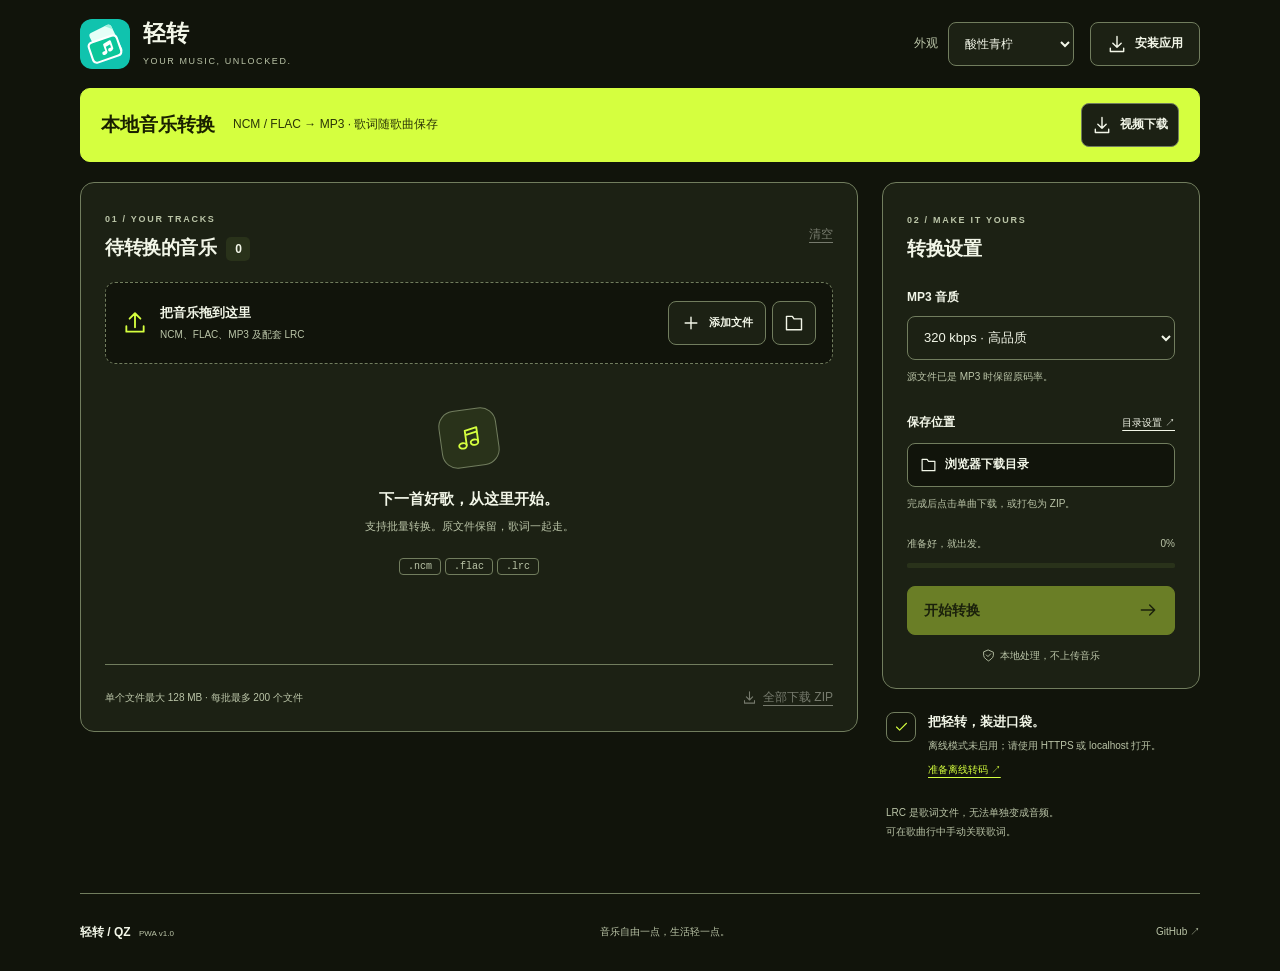
==== commit 0842296a: "Add Bilibili and Douyin video downloads to the web app" ====
--- a/web/index.html
+++ b/web/index.html
@@ -2,8 +2,8 @@
 <html lang="zh-CN" data-theme="acid">
 <head>
 <meta charset="utf-8"><meta name="viewport" content="width=device-width,initial-scale=1,viewport-fit=cover"><meta name="theme-color" content="#D5FF3F"><meta name="description" content="轻转 PWA：在浏览器本地将 NCM、FLAC 转为 MP3，配套保存 LRC 歌词。支持安装与离线使用。">
-<meta http-equiv="Content-Security-Policy" content="default-src 'self'; script-src 'self' 'wasm-unsafe-eval'; worker-src 'self'; style-src 'self'; img-src 'self' blob: data:; connect-src 'self'; object-src 'none'; base-uri 'self'">
-<title>轻转 / QZ — 音乐随身，自由转换</title><link rel="manifest" href="./manifest.webmanifest?v=1.0.6"><link rel="icon" href="./icons/icon-v2.svg" type="image/svg+xml"><link rel="apple-touch-icon" href="./icons/icon-v2-192.png"><link rel="stylesheet" href="./styles.css"><script src="./vendor/fflate.js" defer></script><script type="module" src="./app.mjs"></script>
+<meta http-equiv="Content-Security-Policy" content="default-src 'self'; script-src 'self' 'wasm-unsafe-eval'; worker-src 'self'; style-src 'self'; img-src 'self' blob: data:; connect-src 'self' http://127.0.0.1:18746; object-src 'none'; base-uri 'self'">
+<title>轻转 / QZ — 音乐随身，自由转换</title><link rel="manifest" href="./manifest.webmanifest?v=1.0.6"><link rel="icon" href="./icons/icon-v2.svg" type="image/svg+xml"><link rel="apple-touch-icon" href="./icons/icon-v2-192.png"><link rel="stylesheet" href="./styles.css"><script src="./vendor/fflate.js" defer></script><script type="module" src="./app.mjs"></script><script type="module" src="./video.mjs"></script>
 </head>
 <body>
 <svg class="symbols" xmlns="http://www.w3.org/2000/svg" aria-hidden="true"><symbol id="i-plus" viewBox="0 0 24 24"><path d="M12 5v14M5 12h14"/></symbol><symbol id="i-upload" viewBox="0 0 24 24"><path d="M12 16V3m-5 5 5-5 5 5M4 15v5h16v-5"/></symbol><symbol id="i-folder" viewBox="0 0 24 24"><path d="M3 7V4h7l2 3h9v13H3z"/></symbol><symbol id="i-download" viewBox="0 0 24 24"><path d="M12 3v13m-5-5 5 5 5-5M4 17v4h16v-4"/></symbol><symbol id="i-music" viewBox="0 0 24 24"><path d="M9 18V5l11-2v13M9 9l11-2"/><ellipse cx="5.5" cy="18.5" rx="3.5" ry="2.5"/><ellipse cx="16.5" cy="16.5" rx="3.5" ry="2.5"/></symbol><symbol id="i-close" viewBox="0 0 24 24"><path d="m6 6 12 12M6 18 18 6"/></symbol><symbol id="i-check" viewBox="0 0 24 24"><path d="m4 12 5 5L20 6"/></symbol><symbol id="i-arrow" viewBox="0 0 24 24"><path d="M4 12h16m-6-6 6 6-6 6"/></symbol><symbol id="i-shield" viewBox="0 0 24 24"><path d="m12 2 9 4v6c0 5-9 10-9 10S3 17 3 12V6zM8 11l3 3 5-5"/></symbol></svg>
@@ -11,7 +11,7 @@
 <div class="app-shell">
 <header class="header"><a class="brand" href="./" aria-label="轻转首页"><img class="brand-mark" src="./icons/icon-v2.svg" alt="" width="50" height="50"><span><strong>轻转</strong><small>YOUR MUSIC, UNLOCKED.</small></span></a><div class="header-actions"><label class="theme-control"><span>外观</span><select id="themeSelect" aria-label="外观主题"><option value="acid">酸性青柠</option><option value="neon">霓虹夜色</option><option value="candy">糖果撞色</option><option value="studio">极简亮色</option><option value="dopamine">多巴胺派对</option></select></label><button class="button install" id="installButton" aria-label="安装应用"><svg><use href="#i-download"/></svg><span>安装应用</span></button></div></header>
 <main>
-<section class="hero compact-hero" aria-labelledby="heroTitle"><div class="hero-copy"><h1 id="heroTitle">本地音乐转换</h1><p>NCM / FLAC → MP3 · 歌词随歌曲保存</p></div><span class="compact-tag">PWA · 离线可用</span></section>
+<section class="hero compact-hero" aria-labelledby="heroTitle"><div class="hero-copy"><h1 id="heroTitle">本地音乐转换</h1><p>NCM / FLAC → MP3 · 歌词随歌曲保存</p></div><button class="button" id="openVideo" type="button"><svg aria-hidden="true"><use href="#i-download"/></svg>视频下载</button></section>
 <div class="workspace" id="workspace">
 <section class="queue-panel panel" aria-labelledby="queueTitle"><div class="panel-heading"><div><span class="section-kicker">01 / YOUR TRACKS</span><h2 id="queueTitle">待转换的音乐 <span id="queueCount" class="counter">0</span></h2></div><button id="clearButton" class="text-button" disabled>清空</button></div>
 <div class="dropzone" id="dropzone"><svg class="upload-icon"><use href="#i-upload"/></svg><div><strong>把音乐拖到这里</strong><span>NCM、FLAC、MP3 及配套 LRC</span></div><div class="import-actions"><button id="addFiles" class="button"><svg><use href="#i-plus"/></svg>添加文件</button><button id="addFolder" class="icon-button" title="添加文件夹" aria-label="添加文件夹"><svg><use href="#i-folder"/></svg></button></div></div>
@@ -30,5 +30,23 @@
 </div>
 <div id="toast" class="toast" role="status" aria-live="polite" hidden></div>
 <dialog id="directoryDialog" class="dialog"><form method="dialog"><button class="icon-button dialog-close" aria-label="关闭目录设置"><svg><use href="#i-close"/></svg></button></form><span class="section-kicker">YOUR DEFAULTS</span><h2>从熟悉的目录开始。</h2><p class="dialog-intro">支持的浏览器可记住你授权的目录；下次使用时，可能需要重新确认权限。</p><div class="directory-setting"><h3>默认添加文件目录</h3><div class="directory-choice"><strong id="inputDirName">系统文件选择器</strong><button class="button" id="chooseInputDir">选择目录</button></div><p>“添加文件”和“添加文件夹”优先从这里打开。</p><button class="text-button" id="resetInputDir">恢复默认</button></div><div class="directory-setting"><h3>默认保存目录</h3><div class="directory-choice"><strong id="outputDirName">浏览器下载目录</strong><button class="button" id="chooseOutputDir">选择目录</button></div><p>选定后，转换完成会直接写入此目录；重名自动编号。</p><button class="text-button" id="resetOutputDir">改用下载保存</button></div><p id="directorySupport" class="field-hint"></p><form method="dialog"><button class="button primary">完成设置<svg><use href="#i-check"/></svg></button></form></dialog>
+
+<dialog class="dialog video-dialog" id="videoDialog" aria-labelledby="videoTitle">
+ <form method="dialog"><button class="icon-button dialog-close" aria-label="关闭视频下载"><svg aria-hidden="true"><use href="#i-close"/></svg></button></form>
+ <h2 id="videoTitle">视频下载</h2>
+ <p class="dialog-intro">粘贴 B 站或抖音的单个视频链接，保存为 MP4。</p>
+ <p class="dialog-intro" id="videoSetup">首次使用，请下载 Windows 包并运行「启动网页下载.cmd」。<a href="https://github.com/360964487-beep/Music-Format-Conversion/releases/tag/v0.3.1">获取下载服务</a> · <a href="http://127.0.0.1:18746/">打开本机网页版</a></p>
+ <form id="videoForm">
+  <label class="field-label" for="videoLink">视频链接或分享文案</label>
+  <textarea id="videoLink" class="field" rows="3" required maxlength="4096" aria-describedby="videoStatus"></textarea>
+  <details class="video-options"><summary>抖音 Cookie（按需）</summary>
+   <label class="field-label" for="videoCookies">选择仅含抖音站点的 Cookie 文本</label>
+   <input id="videoCookies" type="file" accept=".txt,text/plain">
+  </details>
+  <p id="videoStatus" class="field-hint" role="status"></p>
+  <button id="startVideo" class="button primary" type="submit">准备 MP4</button>
+  <a id="saveVideo" class="button primary" hidden>保存 MP4</a>
+ </form>
+</dialog>
 <dialog id="installDialog" class="dialog install-dialog"><form method="dialog"><button class="icon-button dialog-close" aria-label="关闭安装说明"><svg><use href="#i-close"/></svg></button></form><span class="section-kicker">TAKE QZ WITH YOU</span><h2>像 App 一样打开轻转。</h2><p id="installInstructions">在浏览器菜单中选择“安装应用”或“添加到主屏幕”。桌面 Chrome / Edge 通常也会在地址栏提供安装按钮。</p><p class="field-hint">安装后，先点击“准备离线转码”。显示“离线转码已就绪”后，即可断网转换。</p><form method="dialog"><button class="button primary">知道了<svg><use href="#i-check"/></svg></button></form></dialog>
 </body></html>
--- a/web/styles.css
+++ b/web/styles.css
@@ -1,4 +1,4 @@
-:root{color-scheme:dark;--bg:#11140b;--surface:#1c2114;--ink:#f2f6e8;--muted:#bbc5a8;--line:#717d5e;--soft:#29321a;--accent:#d5ff3f;--on-accent:#192000;--hero:#d5ff3f;--hero-ink:#192000;--radius:14px;--shadow:none;--error:#ffb9ad}
+﻿:root{color-scheme:dark;--bg:#11140b;--surface:#1c2114;--ink:#f2f6e8;--muted:#bbc5a8;--line:#717d5e;--soft:#29321a;--accent:#d5ff3f;--on-accent:#192000;--hero:#d5ff3f;--hero-ink:#192000;--radius:14px;--shadow:none;--error:#ffb9ad}
 :root[data-theme=neon]{--bg:#0c0a18;--surface:#191429;--ink:#f7f3ff;--muted:#c3b7d7;--line:#7b6d8f;--soft:#302040;--accent:#d4a0ff;--on-accent:#170a27;--hero:#291446;--hero-ink:#faefff;--radius:19px;--shadow:0 0 35px #b76bff18;--error:#ffb4b4}
 :root[data-theme=candy]{color-scheme:light;--bg:#fff1f6;--surface:#fff;--ink:#321443;--muted:#73516e;--line:#92708b;--soft:#f8e4f1;--accent:#8427b7;--on-accent:#fff;--hero:#ffc6e5;--hero-ink:#321443;--radius:20px;--shadow:5px 5px 0 #321443;--error:#ac1c42}
 :root[data-theme=studio]{color-scheme:light;--bg:#f5f6f8;--surface:#fff;--ink:#182232;--muted:#596577;--line:#7d8ba0;--soft:#eaf0f8;--accent:#2563eb;--on-accent:#fff;--hero:#e7efff;--hero-ink:#182232;--radius:14px;--shadow:none;--error:#b32636}
@@ -24,3 +24,11 @@
 :root[data-theme=dopamine] .dropzone .upload-icon{color:#215d47}
 :root[data-theme=dopamine] .compact-tag{background:#fff}
 .instance-dialog p{font-size:14px;line-height:1.8}
+
+.video-dialog a:not(.button){text-decoration:underline;text-underline-offset:3px}
+.video-dialog textarea{font:inherit;color:var(--ink);background:var(--bg);border:1px solid var(--line);border-radius:8px;padding:9px 12px;resize:vertical}
+.video-dialog .field-hint,.video-dialog .dialog-intro{font-size:13px}
+.video-options{margin-top:12px;font-size:13px}
+.video-options summary{cursor:pointer;min-height:44px;display:list-item;line-height:44px}
+.video-options input{width:100%;margin-top:6px}
+#openVideo{font-size:12px;padding-inline:10px}
